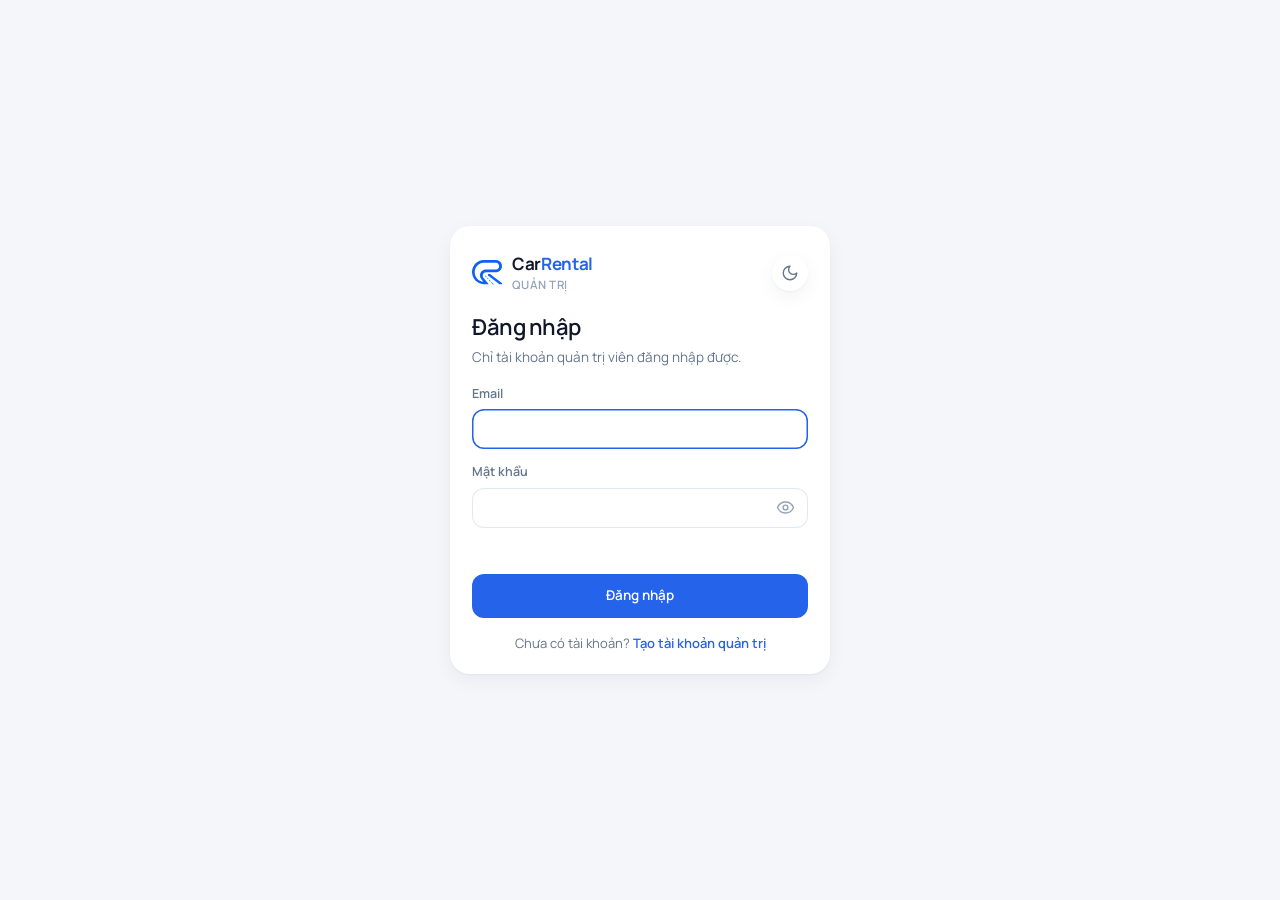
==== admin/index.html @ e1605d18 "Cập nhật trang web 03/10/2026 11:54" ====
<!doctype html>
<html lang="vi">
<head>
<meta name="robots" content="noindex">
<title>CarRental Quản trị</title>
<link rel="icon" href="../favicon.svg" type="image/svg+xml">
<meta charset="utf-8">
<meta name="viewport" content="width=device-width, initial-scale=1, viewport-fit=cover">
</head>
<body>
<title>CarRental Quản trị</title>
<script>/* Giao diện sáng/tối đã chọn (mặc định theo máy): áp trước khi vẽ để không nháy */try{var t=localStorage.getItem('cr-theme');if(t==='light'||t==='dark')document.documentElement.dataset.theme=t}catch(e){}</script>
<link rel="preconnect" href="https://fonts.googleapis.com">
<link rel="stylesheet" href="https://fonts.googleapis.com/css2?family=Manrope:wght@400;500;600;700;800&display=swap">
<style>
/* Bố cục: thanh điều hướng trái cố định + vùng nội dung; điện thoại: thanh điều hướng thành hàng cuộn ngang trên cùng.
   Màu và chữ lấy từ hệ thiết kế của app CarRental (Palette.swift / prototype styles.css). */
:root {
  --canvas: #F4F6FA; --surface: #FFFFFF; --surface-2: #EEF2F7; --surface-3: #E2E8F0;
  --ink: #0F172A; --ink-2: #64748B; --ink-3: #94A3B8; --line: #E6EBF2;
  --primary: #2563EB; --on-primary: #FFFFFF; --accent-2: #DBEAFE; --brand: #0F61F5;
  --s-avail: #16A34A; --s-rent: #2563EB; --s-maint: #D97706; --s-late: #DC2626; --s-done: #94A3B8;
  --c1: #3563E9; --c2: #D99A00; --c3: #8B5CF6; --c4: #0E9F9A; --c0: #CBD5E1;
  --shadow: 0 1px 2px rgba(15,23,42,.04), 0 6px 20px rgba(15,23,42,.05);
  --font: "Manrope", -apple-system, "Segoe UI", Roboto, "Helvetica Neue", Arial, sans-serif;
  --r: 16px;
}
@media (prefers-color-scheme: dark) { :root:not([data-theme="light"]) {
  --canvas: #0B1120; --surface: #111827; --surface-2: #1E293B; --surface-3: #334155;
  --ink: #F1F5F9; --ink-2: #94A3B8; --ink-3: #64748B; --line: #1E293B;
  --primary: #3B82F6; --accent-2: #1E3A8A;
  --s-avail: #22C55E; --s-rent: #60A5FA; --s-maint: #F59E0B; --s-late: #F87171; --s-done: #64748B;
  --c1: #5B82F0; --c2: #B5850F; --c3: #9277F2; --c4: #1FAAA4; --c0: #475569;
  --shadow: 0 1px 2px rgba(0,0,0,.3); color-scheme: dark;
} }
:root[data-theme="dark"] {
  --canvas: #0B1120; --surface: #111827; --surface-2: #1E293B; --surface-3: #334155;
  --ink: #F1F5F9; --ink-2: #94A3B8; --ink-3: #64748B; --line: #1E293B;
  --primary: #3B82F6; --accent-2: #1E3A8A;
  --s-avail: #22C55E; --s-rent: #60A5FA; --s-maint: #F59E0B; --s-late: #F87171; --s-done: #64748B;
  --c1: #5B82F0; --c2: #B5850F; --c3: #9277F2; --c4: #1FAAA4; --c0: #475569;
  --shadow: 0 1px 2px rgba(0,0,0,.3); color-scheme: dark;
}
* { box-sizing: border-box; }
html, body { height: 100%; }
body { margin: 0; background: var(--canvas); color: var(--ink); font-family: var(--font); font-size: 14px; line-height: 1.45; -webkit-font-smoothing: antialiased; }
button, input, select, textarea { font: inherit; color: inherit; }
button { background: none; border: 0; padding: 0; cursor: pointer; }
:focus-visible { outline: 2px solid var(--primary); outline-offset: 2px; border-radius: 8px; }
svg.i { width: 18px; height: 18px; fill: none; stroke: currentColor; stroke-width: 1.8; stroke-linecap: round; stroke-linejoin: round; flex: none; }
.num { font-variant-numeric: tabular-nums; }
.muted { color: var(--ink-2); }
.faint { color: var(--ink-3); }

/* ---------- khung ---------- */
.shell { display: grid; grid-template-columns: 236px minmax(0, 1fr); min-height: 100%; }
.side { position: sticky; top: env(safe-area-inset-top, 0px); height: 100vh; display: flex; flex-direction: column; gap: 4px; padding: 20px 14px; border-right: 1px solid var(--line); background: var(--surface); }
.brand { display: flex; align-items: center; gap: 10px; padding: 4px 8px 18px; }
.brand svg { width: 30px; height: auto; color: var(--brand); }
.brand b { font-size: 17px; font-weight: 700; letter-spacing: -.02em; }
.brand b span { color: var(--primary); }
.brand small { display: block; font-size: 11.5px; color: var(--ink-3); font-weight: 600; letter-spacing: .04em; text-transform: uppercase; margin-top: 1px; }
.nav { display: flex; flex-direction: column; gap: 2px; }
.nav a { display: flex; align-items: center; gap: 11px; height: 40px; padding: 0 12px; border-radius: 12px; color: var(--ink-2); text-decoration: none; font-weight: 600; font-size: 14px; white-space: nowrap; }
.nav a:hover { background: var(--surface-2); color: var(--ink); }
.nav a.on { background: var(--accent-2); color: var(--primary); }
.nav a .badge { margin-left: auto; min-width: 20px; height: 20px; padding: 0 6px; border-radius: 10px; background: var(--primary); color: var(--on-primary); font-size: 11.5px; display: grid; place-items: center; }
.side-foot { margin-top: auto; display: flex; align-items: center; gap: 10px; padding: 12px 8px 0; border-top: 1px solid var(--line); }
.av { width: 34px; height: 34px; border-radius: 50%; background: var(--surface-2); color: var(--ink); display: grid; place-items: center; font-weight: 700; font-size: 12.5px; flex: none; }
.side-foot b { display: block; font-size: 13px; }
.side-foot small { color: var(--ink-3); font-size: 12px; }
.main { min-width: 0; padding: 22px 28px 48px; }
.top { display: flex; align-items: center; gap: 14px; margin-bottom: 20px; flex-wrap: wrap; }
.top h1 { margin: 0; font-size: 24px; font-weight: 600; letter-spacing: -.02em; text-wrap: balance; }
.top .sub { color: var(--ink-2); font-size: 13px; margin-top: 2px; }
.top .grow { flex: 1; min-width: 180px; }
.search { display: flex; align-items: center; gap: 8px; height: 40px; padding: 0 12px; border-radius: 12px; background: var(--surface); box-shadow: inset 0 0 0 1px var(--line); width: min(320px, 100%); color: var(--ink-3); }
.search input { border: 0; outline: 0; background: none; flex: 1; min-width: 0; color: var(--ink); }
.sample { font-size: 12px; font-weight: 600; color: var(--ink-2); display: inline-flex; align-items: center; gap: 6px; }
.dot { width: 7px; height: 7px; border-radius: 50%; background: var(--ink-3); display: inline-block; flex: none; }
.dot.ok { background: var(--s-avail); } .dot.wait { background: var(--s-maint); } .dot.bad { background: var(--s-late); } .dot.info { background: var(--s-rent); }

/* ---------- khối ---------- */
.grid { display: grid; gap: 14px; }
.g4 { grid-template-columns: repeat(4, minmax(0, 1fr)); }
.g2 { grid-template-columns: minmax(0, 1.6fr) minmax(0, 1fr); }
.g2e { grid-template-columns: repeat(2, minmax(0, 1fr)); }
.card { background: var(--surface); border-radius: var(--r); box-shadow: var(--shadow); padding: 18px; min-width: 0; }
.card h2 { margin: 0; font-size: 16px; font-weight: 600; letter-spacing: -.01em; }
.card-head { display: flex; align-items: baseline; justify-content: space-between; gap: 10px; margin-bottom: 14px; flex-wrap: wrap; }
.card-head .muted { font-size: 12.5px; }
.stat .lbl { font-size: 12.5px; color: var(--ink-2); font-weight: 500; }
.stat .val { font-size: 26px; font-weight: 700; letter-spacing: -.02em; margin-top: 4px; }
.stat .val small { font-size: 14px; color: var(--ink-3); font-weight: 600; margin-left: 2px; }
.stat .note { display: flex; align-items: center; gap: 6px; font-size: 12.5px; color: var(--ink-2); margin-top: 6px; }
.up { color: var(--s-avail); font-weight: 600; }
.section-gap { margin-top: 14px; }
.chips { display: flex; gap: 8px; flex-wrap: wrap; }
.chip { height: 34px; padding: 0 14px; border-radius: 999px; background: var(--surface); box-shadow: inset 0 0 0 1px var(--line); font-weight: 600; font-size: 13px; color: var(--ink-2); display: inline-flex; align-items: center; gap: 6px; }
.chip .n { color: var(--ink-3); font-weight: 500; }
.chip.on { background: var(--primary); color: var(--on-primary); box-shadow: none; }
.chip.on .n { color: color-mix(in srgb, var(--on-primary) 65%, transparent); }
.toolbar { display: flex; align-items: center; gap: 10px; flex-wrap: wrap; margin-bottom: 12px; }
.toolbar .grow { flex: 1; }

/* ---------- bảng ---------- */
.table-wrap { overflow-x: auto; border-radius: var(--r); background: var(--surface); box-shadow: var(--shadow); }
table { width: 100%; border-collapse: collapse; min-width: 760px; }
th { text-align: left; font-size: 11.5px; text-transform: uppercase; letter-spacing: .05em; color: var(--ink-3); font-weight: 600; padding: 12px 16px; border-bottom: 1px solid var(--line); white-space: nowrap; }
td { padding: 12px 16px; border-bottom: 1px solid var(--line); vertical-align: middle; white-space: nowrap; }
td.wrap { white-space: normal; min-width: 200px; }
tr:last-child td { border-bottom: 0; }
tbody tr.click { cursor: pointer; }
tbody tr.click:hover { background: color-mix(in srgb, var(--surface-2) 60%, transparent); }
td .t { font-weight: 600; }
td .s { font-size: 12.5px; color: var(--ink-2); }
.r { text-align: right; }
.st { display: inline-flex; align-items: center; gap: 7px; font-size: 13px; color: var(--ink-2); font-weight: 500; white-space: nowrap; }
.bar-mini { width: 70px; height: 5px; border-radius: 3px; background: var(--surface-2); overflow: hidden; display: inline-block; vertical-align: middle; margin-left: 8px; }
.bar-mini i { display: block; height: 100%; background: var(--primary); border-radius: 3px; }
.bar-mini.over i { background: var(--s-late); }
.empty { padding: 36px 16px; text-align: center; color: var(--ink-2); }

/* ---------- biểu đồ ---------- */
.chart { position: relative; }
.chart svg { display: block; width: 100%; overflow: visible; }
.chart .tick { font-size: 11px; fill: var(--ink-3); font-family: var(--font); }
.chart .lab { font-size: 11.5px; fill: var(--ink-2); font-weight: 600; font-family: var(--font); }
.chart .grid-l { stroke: var(--line); stroke-width: 1; }
.chart .col { fill: var(--c1); transition: opacity .15s; }
.chart .col.dim { opacity: .35; }
.chart .hit { fill: transparent; }
.tip { position: absolute; pointer-events: none; background: var(--ink); color: var(--surface); font-size: 12px; font-weight: 600; padding: 6px 9px; border-radius: 8px; white-space: nowrap; transform: translate(-50%, -100%); margin-top: -8px; }
.tip small { display: block; font-weight: 500; opacity: .75; }
.stack { display: flex; gap: 2px; height: 14px; border-radius: 7px; overflow: hidden; }
.stack i { display: block; height: 100%; }
.legend { display: grid; gap: 8px; margin-top: 14px; }
.legend div { display: flex; align-items: center; gap: 9px; font-size: 13px; }
.legend .sw { width: 10px; height: 10px; border-radius: 3px; flex: none; }
.legend .v { margin-left: auto; font-weight: 600; }
.legend .p { width: 42px; text-align: right; color: var(--ink-3); font-size: 12.5px; }

/* ---------- danh sách nhỏ ---------- */
.rows { display: grid; }
.row { display: flex; align-items: center; gap: 12px; padding: 11px 0; border-top: 1px solid var(--line); }
.row:first-child { border-top: 0; padding-top: 0; }
.row .grow { flex: 1; min-width: 0; }
.row .t { font-weight: 600; font-size: 13.5px; }
.row .s { font-size: 12.5px; color: var(--ink-2); }
.ellip { overflow: hidden; text-overflow: ellipsis; white-space: nowrap; }
.link { color: var(--primary); font-weight: 600; font-size: 13px; }

/* ---------- nút, ô nhập ---------- */
.btn { height: 38px; padding: 0 16px; border-radius: 12px; font-weight: 600; font-size: 13.5px; display: inline-flex; align-items: center; justify-content: center; gap: 7px; white-space: nowrap; }
.btn.primary { background: var(--primary); color: var(--on-primary); }
.btn.line { box-shadow: inset 0 0 0 1px var(--surface-3); background: var(--surface); }
.btn.danger { color: var(--s-late); box-shadow: inset 0 0 0 1px color-mix(in srgb, var(--s-late) 35%, transparent); background: var(--surface); }
.btn.danger.arm { background: var(--s-late); color: #fff; box-shadow: none; }
.btn:disabled { opacity: .45; cursor: default; }
.btn.sm { height: 32px; padding: 0 12px; font-size: 12.5px; border-radius: 10px; }
.field { display: grid; gap: 6px; }
.field label { font-size: 12.5px; color: var(--ink-2); font-weight: 600; }
.input { height: 40px; border-radius: 12px; border: 0; box-shadow: inset 0 0 0 1px var(--surface-3); background: var(--surface); padding: 0 12px; outline: none; width: 100%; min-width: 0; }
textarea.input { height: auto; min-height: 90px; padding: 10px 12px; resize: vertical; line-height: 1.5; }
.input:focus { box-shadow: inset 0 0 0 1.5px var(--primary); }
.input.money { text-align: right; font-variant-numeric: tabular-nums; font-weight: 600; }
.form { display: grid; gap: 14px; }
.cb { width: 18px; height: 18px; accent-color: var(--primary); }

/* ---------- ngăn chi tiết chủ xe ---------- */
.scrim { position: fixed; inset: 0; background: rgba(8,10,9,.36); z-index: 40; }
.drawer { position: fixed; top: 0; right: 0; bottom: 0; width: min(460px, 100%); background: var(--canvas); z-index: 41; overflow-y: auto; padding: calc(env(safe-area-inset-top, 0px) + 18px) 20px calc(env(safe-area-inset-bottom, 0px) + 28px); box-shadow: -12px 0 40px rgba(15,23,42,.18); animation: slidein .28s cubic-bezier(.2,.85,.25,1); }
@keyframes slidein { from { transform: translateX(40px); opacity: 0; } }
.dr-top { display: flex; align-items: center; gap: 12px; margin-bottom: 16px; }
.dr-top .av { width: 46px; height: 46px; font-size: 15px; background: var(--surface); box-shadow: var(--shadow); }
.dr-top h2 { margin: 0; font-size: 18px; font-weight: 700; letter-spacing: -.01em; }
.icon-btn { width: 36px; height: 36px; border-radius: 50%; display: grid; place-items: center; background: var(--surface); box-shadow: var(--shadow); flex: none; }
.dr h3 { margin: 20px 0 8px; font-size: 13px; font-weight: 600; color: var(--ink-2); }
.kv { display: flex; justify-content: space-between; gap: 12px; padding: 7px 0; font-size: 13.5px; }
.kv span:first-child { color: var(--ink-2); }
.kv span:last-child { font-weight: 600; text-align: right; font-variant-numeric: tabular-nums; }
.kv .st { font-weight: 500; }
.ticket { background: var(--surface); border-radius: var(--r); box-shadow: var(--shadow); }
.tk-sec { padding: 10px 16px; }
.tk-cut { position: relative; height: 0; margin: 4px 16px; border-top: 1.5px dashed color-mix(in srgb, var(--ink-3) 55%, transparent); }
.tk-cut::before, .tk-cut::after { content: ""; position: absolute; top: -12px; width: 22px; height: 22px; border-radius: 50%; background: var(--canvas); }
.tk-cut::before { left: -28px; } .tk-cut::after { right: -28px; }
.acts { display: flex; flex-wrap: wrap; gap: 8px; }
.note-privacy { font-size: 12px; color: var(--ink-3); margin-top: 18px; line-height: 1.5; }

/* ---------- hỗ trợ ---------- */
.inbox { display: grid; grid-template-columns: minmax(0, 340px) minmax(0, 1fr); gap: 14px; align-items: start; }
.tk-list { padding: 6px; }
.tk-item { display: block; width: 100%; text-align: left; padding: 12px; border-radius: 12px; }
.tk-item + .tk-item { margin-top: 2px; }
.tk-item.on { background: var(--surface-2); }
.tk-item .t { font-weight: 600; font-size: 13.5px; }
.tk-item .s { font-size: 12.5px; color: var(--ink-2); margin-top: 2px; }
.tk-item .meta { display: flex; justify-content: space-between; gap: 8px; margin-top: 6px; font-size: 12px; color: var(--ink-3); }
.msg { max-width: 82%; padding: 10px 12px; border-radius: 14px; font-size: 13.5px; line-height: 1.5; background: var(--surface-2); }
.msg.me { margin-left: auto; background: var(--accent-2); }
.msg small { display: block; font-size: 11.5px; color: var(--ink-3); margin-top: 4px; }
.thread { display: grid; gap: 10px; margin: 14px 0; }

/* ---------- thông báo ---------- */
.push-pv { border-radius: 18px; padding: 12px 14px; background: color-mix(in srgb, var(--surface-2) 80%, transparent); display: flex; gap: 10px; }
.push-pv .ic { width: 38px; height: 38px; border-radius: 9px; background: var(--brand); display: grid; place-items: center; flex: none; }
.push-pv .ic svg { width: 24px; color: #fff; }
.push-pv b { font-size: 13.5px; }
.push-pv p { margin: 2px 0 0; font-size: 13px; color: var(--ink-2); }

/* ---------- hệ thống ---------- */
.feats { list-style: none; margin: 14px 0 0; padding: 12px 0 0; border-top: 1px solid var(--line); display: grid; gap: 7px; font-size: 13px; color: var(--ink-2); }
.feats li { display: flex; gap: 8px; align-items: flex-start; }
.feats svg { width: 16px; height: 16px; color: var(--ink-3); margin-top: 1px; }
.meter { height: 8px; border-radius: 4px; background: var(--surface-2); overflow: hidden; margin-top: 10px; }
.meter i { display: block; height: 100%; background: var(--primary); border-radius: 4px; }

.toast { position: fixed; left: 50%; bottom: calc(env(safe-area-inset-bottom, 0px) + 24px); transform: translate(-50%, 20px); opacity: 0; background: var(--ink); color: var(--surface); padding: 10px 16px; border-radius: 999px; font-weight: 600; font-size: 13.5px; display: flex; align-items: center; gap: 8px; z-index: 60; transition: .25s; max-width: calc(100% - 32px); pointer-events: none; }
.toast.show { opacity: 1; transform: translate(-50%, 0); }

@media (max-width: 1100px) { .g4 { grid-template-columns: repeat(2, minmax(0, 1fr)); } .g2 { grid-template-columns: minmax(0, 1fr); } }
@media (max-width: 760px) {
  .shell { grid-template-columns: minmax(0, 1fr); }
  .side { position: sticky; top: env(safe-area-inset-top, 0px); z-index: 20; height: auto; flex-direction: row; align-items: center; padding: 10px 16px; border-right: 0; border-bottom: 1px solid var(--line); overflow-x: auto; gap: 10px; }
  .brand { padding: 0 8px 0 0; } .brand small { display: none; } .brand b { display: none; }
  .nav { flex-direction: row; } .nav a { height: 36px; padding: 0 12px; }
  .nav a svg { display: none; }
  .side-foot { display: none; }
  .main { padding: 18px 16px 40px; }
  .g2e, .inbox { grid-template-columns: minmax(0, 1fr); }
  .stat .val { font-size: 22px; }
  .top h1 { font-size: 21px; }
}
@media (prefers-reduced-motion: reduce) { * { animation: none !important; transition: none !important; } }

/* ---------- nút sáng/tối ---------- */
.theme-btn { width: 36px; height: 36px; border-radius: 50%; display: grid; place-items: center; background: var(--surface); box-shadow: var(--shadow); color: var(--ink-2); flex: none; cursor: pointer; }
.theme-btn:hover { color: var(--ink); }
.theme-btn svg { width: 18px; height: 18px; color: inherit; fill: none; stroke: currentColor; stroke-width: 1.8; stroke-linecap: round; stroke-linejoin: round; }

/* ---------- đăng nhập ---------- */
.pw { position: relative; }
.pw .input { padding-right: 46px; }
.pw-eye { position: absolute; right: 4px; top: 50%; transform: translateY(-50%); width: 38px; height: 38px; border-radius: 10px; display: grid; place-items: center; color: var(--ink-3); background: none; border: 0; cursor: pointer; }
.pw-eye:hover { color: var(--ink-2); }
.pw-eye svg { width: 19px; height: 19px; fill: none; stroke: currentColor; stroke-width: 1.8; stroke-linecap: round; stroke-linejoin: round; }

[hidden] { display: none !important; }
.login { position: fixed; inset: 0; display: grid; place-items: center; padding: 24px 16px; background: var(--canvas); overflow-y: auto; }
.login-card { width: min(380px, 100%); background: var(--surface); border-radius: 20px; box-shadow: var(--shadow); padding: 26px 22px 22px; }
.login-card h1 { margin: 0; font-size: 22px; font-weight: 600; letter-spacing: -.02em; }
.login-err { color: var(--s-late); font-size: 13px; min-height: 18px; }
.login-alt { margin: 16px 0 0; font-size: 13px; color: var(--ink-2); text-align: center; }
.login-alt .link { font-size: 13px; }
button.sample { cursor: pointer; height: 34px; padding: 0 10px; border-radius: 10px; }
button.sample:hover { background: var(--surface-2); }
button.sample svg { width: 14px; height: 14px; }
.side-foot .icon-btn { width: 32px; height: 32px; color: var(--ink-2); }
</style>

<div class="login" id="login" hidden>
  <div class="login-card">
    <div class="brand" style="padding:0 0 18px"><svg viewBox="21.077 10.416 193.176 157.869"  aria-hidden="true"> <path class="mk-band" d="M196.019 50.456C195.735 61.77 186.627 70.894 175.313 71.177L175.172 71.177C175.03 71.193 174.904 71.193 174.762 71.193C174.573 71.193 174.399 71.193 174.21 71.177L110.439 71.177C106.956 71.177 103.521 71.65 100.322 72.564C98.62 73.021 96.982 73.604 95.406 74.313C95.39 74.313 95.374 74.329 95.359 74.329C91.608 75.952 88.189 78.19 85.195 80.9C85.179 80.9 85.163 80.916 85.148 80.931C82.422 83.405 80.058 86.258 78.12 89.409C78.104 89.409 78.104 89.425 78.104 89.425C75.961 92.923 74.369 96.815 73.44 100.944L73.44 100.975C73.408 100.991 73.408 101.007 73.424 101.038C72.778 103.812 72.447 106.695 72.447 109.658C72.447 118.419 75.331 126.487 80.2 132.963L82.106 135.327C82.138 135.343 82.169 135.374 82.185 135.406L94.46 150.47C63.197 148.28 38.52 121.87 38.52 89.63C38.52 87.172 38.662 84.745 38.946 82.365C39.387 78.521 40.191 74.77 41.31 71.177C48.716 47.525 69.957 30.097 95.406 28.742L98.636 28.647L174.21 28.647C174.399 28.631 174.573 28.631 174.762 28.631C174.951 28.631 175.124 28.631 175.313 28.647C186.627 28.931 195.751 38.055 196.019 49.369C196.035 49.542 196.035 49.731 196.035 49.904C196.035 50.093 196.035 50.267 196.019 50.456M208.026 28.647C204.954 23.81 200.857 19.713 196.019 16.64C189.889 12.685 182.593 10.416 174.762 10.416L99.077 10.416C97.848 10.416 96.619 10.447 95.406 10.494C77.757 11.314 61.653 17.995 48.968 28.647C36.125 39.41 26.812 54.254 22.999 71.177C21.738 76.724 21.077 82.491 21.077 88.416C21.077 130.269 54.042 164.416 95.406 166.338C96.619 166.386 97.848 166.417 99.077 166.417L107.461 166.417L123.616 166.417C124.571 166.417 125.346 165.643 125.346 164.688L125.346 162.703C125.346 162.008 125.098 161.337 124.647 160.809L123.502 159.468L114.158 148.548L113.701 147.996L113.685 147.996L97.092 128.583C97.076 128.567 97.045 128.536 97.045 128.52C96.446 127.968 95.91 127.37 95.406 126.723C95.122 126.377 94.854 126.03 94.586 125.668C94.586 125.652 94.571 125.652 94.571 125.636C91.86 121.87 90.285 117.237 90.285 112.242C90.285 108.129 91.356 104.269 93.247 100.944C93.877 99.825 94.586 98.769 95.406 97.776C96.966 95.822 98.841 94.152 100.953 92.828C104.404 90.654 108.453 89.409 112.802 89.409L174.762 89.409C175.534 89.409 176.306 89.393 177.078 89.346C184.027 88.936 190.504 86.73 196.019 83.185C200.857 80.112 204.954 75.999 208.026 71.177C211.982 65.032 214.251 57.736 214.251 49.904C214.251 42.073 211.982 34.777 208.026 28.647" fill="currentColor"/> <path class="mk-leg" d="M214.253 159.958L214.253 164.91C214.253 165.743 213.578 166.419 212.745 166.419L199.057 166.419C198.437 166.419 197.834 166.216 197.339 165.841L196.021 164.843L159.794 137.393L151.6 131.2L146.116 127.04L144.761 126.016L134.519 118.263L125.348 111.314L124.422 110.61C123.844 110.17 123.504 109.485 123.504 108.758L123.504 102.395C123.504 101.594 124.153 100.945 124.953 100.945L136.786 100.945C137.482 100.945 138.16 101.173 138.715 101.594L148.338 108.887L151.6 111.361L154.074 113.236L168.445 124.125L196.021 145.004L213.336 158.113C213.914 158.551 214.253 159.233 214.253 159.958" fill="currentColor"/> <path class="mk-lane" style="--d:0" d="M107.016 110.927L114.647 118.946C114.908 119.221 114.899 119.654 114.627 119.918L113.164 121.334C112.887 121.603 112.444 121.592 112.18 121.31L104.446 113.051C104.165 112.751 104.207 112.274 104.535 112.028L106.102 110.851C106.382 110.641 106.775 110.673 107.016 110.927" fill="currentColor"/><path class="mk-lane" style="--d:1" d="M120.043 124.62L126.852 131.796C127.112 132.07 127.103 132.503 126.831 132.766L125.285 134.263C125.008 134.531 124.566 134.52 124.302 134.239L117.538 127.02C117.281 126.745 117.291 126.314 117.562 126.052L119.063 124.599C119.338 124.332 119.779 124.342 120.043 124.62" fill="currentColor"/><path class="mk-lane" style="--d:2" d="M132.797 138.037L140.018 145.631C140.279 145.905 140.27 146.339 139.998 146.602L138.341 148.206C138.064 148.474 137.621 148.463 137.358 148.182L130.191 140.536C129.933 140.261 129.943 139.831 130.214 139.569L131.817 138.017C132.093 137.75 132.533 137.759 132.797 138.037" fill="currentColor"/><path class="mk-lane" style="--d:3" d="M159.938 168.285L156.425 168.228C156.238 168.225 156.061 168.146 155.933 168.01L145.291 156.643C145.034 156.369 145.044 155.938 145.315 155.676L147.03 154.016C147.305 153.749 147.745 153.758 148.01 154.036L160.449 167.12C160.87 167.563 160.549 168.295 159.938 168.285" fill="currentColor"/> </svg><div style="flex:1"><b>Car<span>Rental</span></b><small>Quản trị</small></div><button class="theme-btn" type="button" data-act="theme"></button></div>
    <div id="auth-body"></div>
  </div>
</div>

<div class="shell" id="shell" hidden>
  <aside class="side">
    <div class="brand"><svg viewBox="21.077 10.416 193.176 157.869"  aria-hidden="true"> <path class="mk-band" d="M196.019 50.456C195.735 61.77 186.627 70.894 175.313 71.177L175.172 71.177C175.03 71.193 174.904 71.193 174.762 71.193C174.573 71.193 174.399 71.193 174.21 71.177L110.439 71.177C106.956 71.177 103.521 71.65 100.322 72.564C98.62 73.021 96.982 73.604 95.406 74.313C95.39 74.313 95.374 74.329 95.359 74.329C91.608 75.952 88.189 78.19 85.195 80.9C85.179 80.9 85.163 80.916 85.148 80.931C82.422 83.405 80.058 86.258 78.12 89.409C78.104 89.409 78.104 89.425 78.104 89.425C75.961 92.923 74.369 96.815 73.44 100.944L73.44 100.975C73.408 100.991 73.408 101.007 73.424 101.038C72.778 103.812 72.447 106.695 72.447 109.658C72.447 118.419 75.331 126.487 80.2 132.963L82.106 135.327C82.138 135.343 82.169 135.374 82.185 135.406L94.46 150.47C63.197 148.28 38.52 121.87 38.52 89.63C38.52 87.172 38.662 84.745 38.946 82.365C39.387 78.521 40.191 74.77 41.31 71.177C48.716 47.525 69.957 30.097 95.406 28.742L98.636 28.647L174.21 28.647C174.399 28.631 174.573 28.631 174.762 28.631C174.951 28.631 175.124 28.631 175.313 28.647C186.627 28.931 195.751 38.055 196.019 49.369C196.035 49.542 196.035 49.731 196.035 49.904C196.035 50.093 196.035 50.267 196.019 50.456M208.026 28.647C204.954 23.81 200.857 19.713 196.019 16.64C189.889 12.685 182.593 10.416 174.762 10.416L99.077 10.416C97.848 10.416 96.619 10.447 95.406 10.494C77.757 11.314 61.653 17.995 48.968 28.647C36.125 39.41 26.812 54.254 22.999 71.177C21.738 76.724 21.077 82.491 21.077 88.416C21.077 130.269 54.042 164.416 95.406 166.338C96.619 166.386 97.848 166.417 99.077 166.417L107.461 166.417L123.616 166.417C124.571 166.417 125.346 165.643 125.346 164.688L125.346 162.703C125.346 162.008 125.098 161.337 124.647 160.809L123.502 159.468L114.158 148.548L113.701 147.996L113.685 147.996L97.092 128.583C97.076 128.567 97.045 128.536 97.045 128.52C96.446 127.968 95.91 127.37 95.406 126.723C95.122 126.377 94.854 126.03 94.586 125.668C94.586 125.652 94.571 125.652 94.571 125.636C91.86 121.87 90.285 117.237 90.285 112.242C90.285 108.129 91.356 104.269 93.247 100.944C93.877 99.825 94.586 98.769 95.406 97.776C96.966 95.822 98.841 94.152 100.953 92.828C104.404 90.654 108.453 89.409 112.802 89.409L174.762 89.409C175.534 89.409 176.306 89.393 177.078 89.346C184.027 88.936 190.504 86.73 196.019 83.185C200.857 80.112 204.954 75.999 208.026 71.177C211.982 65.032 214.251 57.736 214.251 49.904C214.251 42.073 211.982 34.777 208.026 28.647" fill="currentColor"/> <path class="mk-leg" d="M214.253 159.958L214.253 164.91C214.253 165.743 213.578 166.419 212.745 166.419L199.057 166.419C198.437 166.419 197.834 166.216 197.339 165.841L196.021 164.843L159.794 137.393L151.6 131.2L146.116 127.04L144.761 126.016L134.519 118.263L125.348 111.314L124.422 110.61C123.844 110.17 123.504 109.485 123.504 108.758L123.504 102.395C123.504 101.594 124.153 100.945 124.953 100.945L136.786 100.945C137.482 100.945 138.16 101.173 138.715 101.594L148.338 108.887L151.6 111.361L154.074 113.236L168.445 124.125L196.021 145.004L213.336 158.113C213.914 158.551 214.253 159.233 214.253 159.958" fill="currentColor"/> <path class="mk-lane" style="--d:0" d="M107.016 110.927L114.647 118.946C114.908 119.221 114.899 119.654 114.627 119.918L113.164 121.334C112.887 121.603 112.444 121.592 112.18 121.31L104.446 113.051C104.165 112.751 104.207 112.274 104.535 112.028L106.102 110.851C106.382 110.641 106.775 110.673 107.016 110.927" fill="currentColor"/><path class="mk-lane" style="--d:1" d="M120.043 124.62L126.852 131.796C127.112 132.07 127.103 132.503 126.831 132.766L125.285 134.263C125.008 134.531 124.566 134.52 124.302 134.239L117.538 127.02C117.281 126.745 117.291 126.314 117.562 126.052L119.063 124.599C119.338 124.332 119.779 124.342 120.043 124.62" fill="currentColor"/><path class="mk-lane" style="--d:2" d="M132.797 138.037L140.018 145.631C140.279 145.905 140.27 146.339 139.998 146.602L138.341 148.206C138.064 148.474 137.621 148.463 137.358 148.182L130.191 140.536C129.933 140.261 129.943 139.831 130.214 139.569L131.817 138.017C132.093 137.75 132.533 137.759 132.797 138.037" fill="currentColor"/><path class="mk-lane" style="--d:3" d="M159.938 168.285L156.425 168.228C156.238 168.225 156.061 168.146 155.933 168.01L145.291 156.643C145.034 156.369 145.044 155.938 145.315 155.676L147.03 154.016C147.305 153.749 147.745 153.758 148.01 154.036L160.449 167.12C160.87 167.563 160.549 168.295 159.938 168.285" fill="currentColor"/> </svg><div><b>Car<span>Rental</span></b><small>Quản trị</small></div></div>
    <nav class="nav" id="nav"></nav>
    <div class="side-foot"><span class="av">QT</span><div style="min-width:0;flex:1"><b>Quản trị viên</b><small class="ellip" style="display:block" id="me-email"></small></div>
      <button class="icon-btn" data-act="logout" aria-label="Đăng xuất" title="Đăng xuất" style="box-shadow:none"></button></div>
  </aside>
  <main class="main">
    <header class="top">
      <div class="grow"><h1 id="title"></h1><div class="sub" id="subtitle"></div></div>
      <label class="search" for="q"><svg class="i" viewBox="0 0 24 24" data-i="search"></svg><input id="q" type="search" placeholder="Tìm chủ xe, email, số điện thoại" autocomplete="off"></label>
      <button class="sample" data-act="reload" id="data-state" title="Tải lại"></button>
      <button class="theme-btn" type="button" data-act="theme"></button>
    </header>
    <div id="page"></div>
  </main>
</div>
<div id="drawer-layer"></div>
<div class="toast" id="toast" role="status" aria-live="polite"></div>

<script>
/* ============ Kết nối máy chủ ============
   Đăng nhập Supabase Auth (email + mật khẩu), đọc và ghi qua các hàm admin_* (supabase/migrations/…_admin_live.sql):
   hàm nào cũng tự kiểm tài khoản có trong bảng admins. Khoá công khai (publishable) được phép nằm ở đây như trong app.
   Bản xem thử (dữ liệu mẫu, không cần đăng nhập): thêm #demo vào địa chỉ, hoặc bản đăng claude.ai (DEMO_DEFAULT). */
const SB_URL = 'https://epiapzuitzwkexndmvbp.supabase.co';
const SB_KEY = 'sb_publishable_BATsaw6NBY3k6zo9tO2pNw_uOJ0Z9gB';
const DEMO = false || /(^|[#&?])demo\b/.test(location.hash + location.search);
const ICONS = {"home":"<path d=\"M15 21v-8a1 1 0 0 0-1-1h-4a1 1 0 0 0-1 1v8\"/><path d=\"M3 10a2 2 0 0 1 .709-1.528l7-5.999a2 2 0 0 1 2.582 0l7 5.999A2 2 0 0 1 21 10v9a2 2 0 0 1-2 2H5a2 2 0 0 1-2-2z\"/>","users":"<path d=\"M16 21v-2a4 4 0 0 0-4-4H6a4 4 0 0 0-4 4v2\"/><circle cx=\"9\" cy=\"7\" r=\"4\"/><path d=\"M22 21v-2a4 4 0 0 0-3-3.87\"/><path d=\"M16 3.13a4 4 0 0 1 0 7.75\"/>","star":"<path d=\"M11.525 2.295a.53.53 0 0 1 .95 0l2.31 4.679a2.123 2.123 0 0 0 1.595 1.16l5.166.756a.53.53 0 0 1 .294.904l-3.736 3.638a2.123 2.123 0 0 0-.611 1.878l.882 5.14a.53.53 0 0 1-.771.56l-4.618-2.428a2.122 2.122 0 0 0-1.973 0L6.396 21.01a.53.53 0 0 1-.77-.56l.881-5.139a2.122 2.122 0 0 0-.611-1.879L2.16 9.795a.53.53 0 0 1 .294-.906l5.165-.755a2.122 2.122 0 0 0 1.597-1.16z\"/>","receipt":"<path d=\"M4 2v20l2-1 2 1 2-1 2 1 2-1 2 1 2-1 2 1V2l-2 1-2-1-2 1-2-1-2 1-2-1-2 1Z\"/><path d=\"M16 8h-6a2 2 0 1 0 0 4h4a2 2 0 1 1 0 4H8\"/><path d=\"M12 17.5v-11\"/>","msg":"<path d=\"M7.9 20A9 9 0 1 0 4 16.1L2 22Z\"/>","bellring":"<path d=\"M6 8a6 6 0 0 1 12 0c0 7 3 9 3 9H3s3-2 3-9\"/><path d=\"M10.3 21a1.94 1.94 0 0 0 3.4 0\"/><path d=\"M4 2C2.8 3.7 2 5.7 2 8\"/><path d=\"M22 8c0-2.3-.8-4.3-2-6\"/>","signal":"<path d=\"M2 20h.01\"/><path d=\"M7 20v-4\"/><path d=\"M12 20v-8\"/><path d=\"M17 20V8\"/><path d=\"M22 4v16\"/>","search":"<circle cx=\"11\" cy=\"11\" r=\"8\"/><path d=\"m21 21-4.3-4.3\"/>","right":"<path d=\"m9 18 6-6-6-6\"/>","x":"<path d=\"M18 6 6 18\"/><path d=\"m6 6 12 12\"/>","checkc":"<circle cx=\"12\" cy=\"12\" r=\"10\"/><path d=\"m9 12 2 2 4-4\"/>","logout":"<path d=\"M9 21H5a2 2 0 0 1-2-2V5a2 2 0 0 1 2-2h4\"/><polyline points=\"16 17 21 12 16 7\"/><line x1=\"21\" x2=\"9\" y1=\"12\" y2=\"12\"/>","lock":"<rect width=\"18\" height=\"11\" x=\"3\" y=\"11\" rx=\"2\" ry=\"2\"/><path d=\"M7 11V7a5 5 0 0 1 10 0v4\"/>","reset":"<path d=\"M3 12a9 9 0 1 0 9-9 9.75 9.75 0 0 0-6.74 2.74L3 8\"/><path d=\"M3 3v5h5\"/>","undo":"<path d=\"M9 14 4 9l5-5\"/><path d=\"M4 9h10.5a5.5 5.5 0 0 1 5.5 5.5a5.5 5.5 0 0 1-5.5 5.5H11\"/>","mail":"<rect width=\"20\" height=\"16\" x=\"2\" y=\"4\" rx=\"2\"/><path d=\"m22 7-8.97 5.7a1.94 1.94 0 0 1-2.06 0L2 7\"/>","userplus":"<path d=\"M16 21v-2a4 4 0 0 0-4-4H6a4 4 0 0 0-4 4v2\"/><circle cx=\"9\" cy=\"7\" r=\"4\"/><line x1=\"19\" x2=\"19\" y1=\"8\" y2=\"14\"/><line x1=\"22\" x2=\"16\" y1=\"11\" y2=\"11\"/>"};
const ic = (n, cls = '') => `<svg class="i ${cls}" viewBox="0 0 24 24" aria-hidden="true">${ICONS[n] || ''}</svg>`;
const $ = (s, r = document) => r.querySelector(s);
const $$ = (s, r = document) => [...r.querySelectorAll(s)];
const esc = s => String(s ?? '').replace(/[&<>"]/g, c => ({ '&': '&amp;', '<': '&lt;', '>': '&gt;', '"': '&quot;' }[c]));
const money = n => String(Math.round(n || 0)).replace(/\B(?=(\d{3})+(?!\d))/g, '.') + 'đ';
const moneyShort = n => n >= 1e6 ? (Math.round(n / 1e5) / 10).toString().replace('.', ',') + 'tr' : n >= 1000 ? Math.round(n / 1000) + 'k' : Math.round(n || 0) + 'đ';
const big = s => s.replace(/(tr|k|đ)$/, '<small>$1</small>');
const pad2 = n => String(n).padStart(2, '0');
const D = s => s instanceof Date ? s : s ? new Date(s) : null;
const fDate = d => (d = D(d)) ? `${pad2(d.getDate())}/${pad2(d.getMonth() + 1)}` : '';
const fDateY = d => (d = D(d)) ? `${fDate(d)}/${d.getFullYear()}` : '';
const fTime = d => (d = D(d)) ? `${pad2(d.getHours())}:${pad2(d.getMinutes())}` : '';
const DAY = 864e5;
const ago = d => { d = D(d); if (!d) return 'Chưa mở app'; const m = Math.round((Date.now() - d) / 6e4); if (m < 60) return `${Math.max(1, m)} phút trước`; const h = Math.round(m / 60); if (h < 24) return `${h} giờ trước`; const dd = Math.round(h / 24); return dd < 31 ? `${dd} ngày trước` : fDateY(d); };
const daysLeft = d => Math.max(0, Math.ceil((D(d) - Date.now()) / DAY));
const initials = n => (n || '?').trim().split(/\s+/).slice(-2).map(w => w[0]).join('').toUpperCase();
const noAccent = s => String(s || '').normalize('NFD').replace(/[̀-ͯ]/g, '').replace(/đ/g, 'd').replace(/Đ/g, 'D');
const bytes = n => n >= 1073741824 ? (n / 1073741824).toFixed(2).replace('.', ',') + ' GB' : n >= 1048576 ? (n / 1048576).toFixed(1).replace('.', ',') + ' MB' : Math.round((n || 0) / 1024) + ' KB';

/* ============ Gói (khớp app: CarRentalCore/Plans.swift; giá bán lấy từ máy chủ) ============ */
const PLANS = [
  { id: 'free', name: 'Miễn phí', cars: 2, color: 'var(--c0)', feats: ['Quản lý lịch thuê và kiểm tra xe trống', 'Thiết lập giá ngày thường và cuối tuần', 'Tạo hợp đồng với thông tin xe và chuyến thuê', 'Thông tin khách trên hợp đồng được để trống để điền tay', 'Gọi điện trực tiếp cho khách', 'Chụp tối đa 3 ảnh khi giao xe và 3 ảnh khi nhận xe', 'Hình ảnh được lưu trực tiếp trên thiết bị'] },
  { id: 'basic', name: 'Cơ bản', cars: 5, color: 'var(--c1)', feats: ['Quản lý và lưu trữ hồ sơ khách thuê', 'Chụp CCCD, GPLX và tự động điền thông tin', 'Tạo hợp đồng đầy đủ, ký trực tiếp trên thiết bị', 'Gửi hợp đồng, báo giá và mã thanh toán cho khách', 'Liên hệ nhanh qua điện thoại hoặc Zalo', 'Chụp ảnh, quay video và đánh dấu hư hỏng khi giao nhận xe', 'Đồng bộ hình ảnh và dữ liệu lên hệ thống', 'Thiết lập giá ngày thường, cuối tuần và lễ Tết', 'Tạo chương trình và mã giảm giá', 'Theo dõi các khoản thu, chi', 'Sử dụng đầy đủ mọi tính năng của ứng dụng'] },
  { id: 'pro', name: 'Nâng cao', cars: 10, color: 'var(--c3)', feats: ['Bao gồm toàn bộ tính năng của gói Cơ bản', 'Quản lý tối đa 10 xe', 'Phù hợp với đội xe có nhu cầu vận hành thường xuyên'] },
  { id: 'fleet', name: 'Cao cấp', cars: 0, color: 'var(--c4)', feats: ['Bao gồm toàn bộ tính năng của gói Cơ bản', 'Không giới hạn số lượng xe', 'Sẵn sàng đáp ứng nhu cầu mở rộng lâu dài'] },
];
const TRIAL_DAYS = 14;
const plan = id => PLANS.find(p => p.id === id) || PLANS[0];
const periodName = p => p === 'year' ? 'năm' : 'tháng';

/* ============ Gọi máy chủ ============ */
const store = {
  get(k) { try { return JSON.parse(localStorage.getItem(k)); } catch { return null; } },
  set(k, v) { try { v == null ? localStorage.removeItem(k) : localStorage.setItem(k, JSON.stringify(v)); } catch {} },
};
let session = DEMO ? null : store.get('cr-admin-session');
const ERR = {
  not_admin: 'Tài khoản này không có quyền quản trị', invalid_credentials: 'Sai email hoặc mật khẩu', bad_order: 'Đơn không hợp lệ hoặc đã xử lý',
  bad_tx: 'Giao dịch đã được xử lý', bad_plan: 'Gói không hợp lệ', bad_amount: 'Giá phải từ 1.000đ', bad_months: 'Số tháng không hợp lệ',
  bad_days: 'Số ngày không hợp lệ', no_email: 'Tài khoản này chưa có email (tài khoản số điện thoại)', bad_target: 'Nhóm nhận không hợp lệ', bad_account: 'Số tài khoản chỉ gồm chữ số', bad_bank: 'Chọn ngân hàng', empty_message: 'Nhập nội dung trước khi gửi', is_admin: 'Không khoá được tài khoản quản trị',
  user_banned: 'Tài khoản đang bị khoá', network: 'Không kết nối được máy chủ',
  otp_expired: 'Mã chưa đúng hoặc đã hết hạn', invalid_otp: 'Mã chưa đúng hoặc đã hết hạn', over_email_send_rate_limit: 'Gửi mã quá nhiều lần, thử lại sau ít phút',
  over_request_rate_limit: 'Thử quá nhiều lần, chờ ít phút', weak_password: 'Mật khẩu cần ít nhất 8 ký tự, có chữ và số', email_address_invalid: 'Email chưa đúng',
  validation_failed: 'Thông tin chưa đúng', bad_email: 'Email chưa đúng', already_admin: 'Email này đã là quản trị viên', cannot_remove_self: 'Không tự gỡ quyền của mình được',
  not_invited: 'Email này chưa được mời làm quản trị viên. Nhờ một quản trị viên mời ở trang Hệ thống.',
};
class ApiError extends Error {}
const errText = e => ERR[e?.message] || e?.message || 'Có lỗi, thử lại';

/* Gọi Supabase Auth (đăng nhập, gửi mã, xác nhận mã, đặt mật khẩu) */
async function authFetch(path, method, body, bearer) {
  let r;
  try { r = await fetch(`${SB_URL}/auth/v1/${path}`, { method, headers: { apikey: SB_KEY, 'Content-Type': 'application/json', ...(bearer ? { Authorization: `Bearer ${bearer}` } : {}) }, body: JSON.stringify(body) }); }
  catch { throw new ApiError('network'); }
  const j = await r.json().catch(() => ({}));
  if (!r.ok) throw new ApiError(j.error_code || j.error || j.msg || 'invalid_credentials');
  return j;
}
function setSession(j) {
  session = { access_token: j.access_token, refresh_token: j.refresh_token, expires_at: j.expires_at || Math.floor(Date.now() / 1000) + j.expires_in, email: j.user?.email };
  store.set('cr-admin-session', session);
}
async function authCall(grant, body) { setSession(await authFetch(`token?grant_type=${grant}`, 'POST', body)); }
async function token() {
  if (!session) throw new ApiError('login');
  if (Date.now() / 1000 > session.expires_at - 60) {
    try { await authCall('refresh_token', { refresh_token: session.refresh_token }); }
    catch (e) { if (e.message !== 'network') signOutLocal(); throw e; }
  }
  return session.access_token;
}
async function rpc(name, params = {}) {
  if (DEMO) return demoRpc(name, params);
  let r;
  try { r = await fetch(`${SB_URL}/rest/v1/rpc/${name}`, { method: 'POST', headers: { apikey: SB_KEY, Authorization: `Bearer ${await token()}`, 'Content-Type': 'application/json' }, body: JSON.stringify(params) }); }
  catch (e) { throw e instanceof ApiError ? e : new ApiError('network'); }
  const text = await r.text();
  const j = text ? (() => { try { return JSON.parse(text); } catch { return text; } })() : null;
  if (r.status === 401) { signOutLocal(); throw new ApiError('login'); }
  if (!r.ok) throw new ApiError(j?.message || `Lỗi ${r.status}`);
  return j;
}
function signOutLocal() { session = null; store.set('cr-admin-session', null); showLogin(); }
async function signOut() {
  if (session && !DEMO) fetch(`${SB_URL}/auth/v1/logout`, { method: 'POST', headers: { apikey: SB_KEY, Authorization: `Bearer ${session.access_token}` } }).catch(() => {});
  signOutLocal();
}

/* ============ Dữ liệu (tải theo trang, giữ trong bộ nhớ; nút trên cùng để tải lại) ============ */
const DATA = {};
const loadedAt = {};
async function load(key, fn, force) {
  if (!force && DATA[key] !== undefined) return DATA[key];
  DATA[key] = await rpc(fn);
  loadedAt.last = new Date();
  return DATA[key];
}
const NEEDS = {
  'tong-quan': [['overview', 'admin_overview']], 'chu-xe': [['owners', 'admin_owners']], 'goi': [['prices', 'admin_prices']],
  'thanh-toan': [['payments', 'admin_payments'], ['settings', 'admin_settings']], 'ho-tro': [['support', 'admin_support']], 'khach': [['leads', 'admin_leads']],
  'thong-bao': [['targets', 'admin_targets'], ['announcements', 'admin_announcements']], 'he-thong': [['system', 'admin_system'], ['admins', 'admin_admins']],
};
async function ensure(route, force) {
  await Promise.all((NEEDS[route] || []).map(([k, f]) => load(k, f, force)));
  // Số trên thanh điều hướng: hỗ trợ mới, giao dịch cần xử lý
  if (force || DATA.badges === undefined) {
    const [sup, pay, leads] = await Promise.all([load('support', 'admin_support', force), load('payments', 'admin_payments', force), load('leads', 'admin_leads', force).catch(() => [])]);
    DATA.badges = { 'ho-tro': sup.filter(t => t.status === 'new').length, 'thanh-toan': pay.review, 'khach': leads.filter(l => l.status === 'new' && !l.test).length };
  }
}
const invalidate = (...keys) => keys.forEach(k => delete DATA[k]);

/* ============ Trạng thái hiển thị ============ */
const STATE = { paid: ['ok', 'Trả phí'], trial: ['wait', 'Dùng thử'], free: ['', 'Miễn phí'], locked: ['bad', 'Tạm khoá'] };
const stBadge = o => { const [d, l] = STATE[o.state] || STATE.free; return `<span class="st"><i class="dot ${d}"></i>${l}</span>`; };
const stNote = o => o.state === 'trial' ? `còn ${daysLeft(o.trial_end)} ngày` : o.state === 'paid' ? `đến ${fDateY(o.paid_until)}` : '';
const SOURCE = { bank: 'Chuyển khoản', manual: 'Cấp tay', apple: 'App Store' };
const carsCell = o => { const cap = o.car_limit, over = cap && o.cars > cap; return `<span class="num">${o.cars}${cap ? `/${cap}` : ''}</span>${cap ? `<span class="bar-mini ${over ? 'over' : ''}"><i style="width:${Math.min(100, o.cars / cap * 100)}%"></i></span>` : ''}`; };
const attn = o => o.state !== 'locked' && ((o.car_limit && o.cars > o.car_limit) || (o.state === 'trial' && daysLeft(o.trial_end) <= 3) || (o.state === 'paid' && !o.next_plan && daysLeft(o.paid_until) <= 3));

const UI = { route: 'tong-quan', leadFilter: 'new', ownerFilter: 'all', q: '', sort: 'joined', drawer: null, ticket: null, payTab: 'bank', payFilter: 'all', notif: { target: 'all', title: '', body: '' }, assign: null };
const ROUTES = [
  ['tong-quan', 'Tổng quan', 'home'], ['chu-xe', 'Chủ xe', 'users'], ['khach', 'Khách quan tâm', 'userplus'], ['goi', 'Gói và giá', 'star'], ['thanh-toan', 'Thanh toán', 'receipt'],
  ['ho-tro', 'Hỗ trợ', 'msg'], ['thong-bao', 'Thông báo', 'bellring'], ['he-thong', 'Hệ thống', 'signal'],
];

/* ============ Biểu đồ cột (vẽ theo bề rộng thật của khung, có chú thích khi rê chuột) ============ */
function niceMax(v) { const p = Math.pow(10, Math.floor(Math.log10(v || 1))); const n = v / p; return [1, 1.2, 1.6, 2, 2.4, 3.2, 4, 6, 8, 10].find(x => n <= x) * p; }
function columns(el, data, fmt, opts = {}) {
  if (!el) return;
  const W = el.clientWidth || 600, H = opts.h || 220, padL = 44, padB = 26, padT = 18;
  const top = Math.max(1, ...data.map(d => d.v)) * 1.08;
  const max = opts.integer ? Math.max(4, Math.ceil(top / 4) * 4) : niceMax(top), n = data.length;
  const band = (W - padL) / n, bw = Math.min(24, band * 0.62);
  const y = v => padT + (H - padT - padB) * (1 - v / max);
  const ticks = [0, .25, .5, .75, 1].map(t => t * max);
  const every = Math.ceil(n / Math.max(1, Math.floor((W - padL) / 46)));
  let s = `<svg viewBox="0 0 ${W} ${H}" height="${H}" role="img" aria-label="${esc(opts.label || '')}">`;
  s += ticks.map(t => `<line class="grid-l" x1="${padL}" x2="${W}" y1="${y(t)}" y2="${y(t)}"/><text class="tick" x="${padL - 8}" y="${y(t) + 4}" text-anchor="end">${fmt(t, true)}</text>`).join('');
  data.forEach((d, i) => {
    const cx = padL + band * i + band / 2, tp = y(d.v), h = H - padB - tp, r = Math.max(0, Math.min(4, h, bw / 2));
    const x0 = cx - bw / 2, base = H - padB;
    const path = h <= 0 ? '' : `M${x0},${base} L${x0},${tp + r} Q${x0},${tp} ${x0 + r},${tp} L${x0 + bw - r},${tp} Q${x0 + bw},${tp} ${x0 + bw},${tp + r} L${x0 + bw},${base} Z`;
    s += `<path class="col" d="${path}" data-i="${i}"/>`;
    if (i % every === 0 || i === n - 1) s += `<text class="tick" x="${cx}" y="${H - 8}" text-anchor="middle">${d.x}</text>`;
    s += `<rect class="hit" x="${padL + band * i}" y="${padT}" width="${band}" height="${H - padT - padB}" data-i="${i}"/>`;
  });
  const last = data[n - 1];
  if (opts.endLabel !== false && last && last.v > 0) s += `<text class="lab" x="${padL + band * (n - 1) + band / 2}" y="${y(last.v) - 7}" text-anchor="end">${fmt(last.v)}</text>`;
  s += '</svg><div class="tip" hidden></div>';
  el.innerHTML = s;
  const tip = $('.tip', el);
  $$('.hit', el).forEach(r => {
    const show = () => {
      const i = +r.dataset.i, d = data[i];
      $$('.col', el).forEach(c => c.classList.toggle('dim', c.dataset.i !== String(i)));
      tip.innerHTML = `${fmt(d.v)}<small>${d.full || d.x}</small>`; tip.hidden = false;
      tip.style.left = (padL + band * i + band / 2) / W * 100 + '%'; tip.style.top = y(d.v) + 'px';
    };
    r.addEventListener('mouseenter', show); r.addEventListener('click', show);
    r.addEventListener('mouseleave', () => { tip.hidden = true; $$('.col', el).forEach(c => c.classList.remove('dim')); });
  });
}
function statTile(lbl, val, note) { return `<section class="card stat"><div class="lbl">${lbl}</div><div class="val num">${val}</div><div class="note">${note}</div></section>`; }

/* ============ Các trang ============ */
const PAGES = {};

PAGES['tong-quan'] = {
  title: 'Tổng quan', sub: () => `Số liệu lúc ${fTime(DATA.overview?.now)} ${fDateY(DATA.overview?.now)}`,
  render() {
    const v = DATA.overview, bp = v.by_plan || {};
    const dist = [{ name: 'Miễn phí', n: v.free, color: plan('free').color }, ...['basic', 'pro', 'fleet'].map(p => ({ name: plan(p).name + ' (trả phí)', n: bp[p] || 0, color: plan(p).color })),
      { name: 'Đang dùng thử', n: v.trial, color: 'var(--c2)' }, { name: 'Tạm khoá', n: v.locked, color: 'var(--surface-3)' }].filter(d => d.n > 0);
    const total = Math.max(1, v.owners);
    const KIND = { bank: 'wait', support: 'info', trial: 'wait', expire: 'wait', cars: 'info' };
    const now = new Date();
    return `
      <div class="grid g4">
        ${statTile('Chủ xe đang dùng', v.active, `<span class="up">+${v.new_month}</span> đăng ký tháng ${now.getMonth() + 1}`)}
        ${statTile('Trả phí', v.paid, `${Math.round(v.paid / Math.max(1, v.active) * 100)}% chủ xe`)}
        ${statTile('Đang dùng thử', v.trial, `${v.trial_soon} hết hạn trong 7 ngày`)}
        ${statTile('Doanh thu định kỳ tháng', big(moneyShort(v.mrr)), 'Giá theo tháng của các gói đang trả')}
      </div>
      <div class="grid g2 section-gap">
        <section class="card"><div class="card-head"><h2>Doanh thu theo tháng</h2><span class="muted">12 tháng gần nhất, tiền chuyển khoản đã nhận</span></div><div class="chart" id="ch-rev"></div></section>
        <section class="card"><div class="card-head"><h2>Chủ xe theo gói</h2><span class="muted">${v.owners} tài khoản</span></div>
          ${v.owners ? `<div class="stack" role="img" aria-label="Phân bố chủ xe theo gói">${dist.map(d => `<i style="flex:${d.n};background:${d.color}" title="${esc(d.name)}: ${d.n}"></i>`).join('')}</div>
          <div class="legend">${dist.map(d => `<div><span class="sw" style="background:${d.color}"></span><span>${d.name}</span><span class="v num">${d.n}</span><span class="p num">${Math.round(d.n / total * 100)}%</span></div>`).join('')}</div>` : '<div class="empty">Chưa có chủ xe nào.</div>'}
        </section>
      </div>
      <div class="grid g2 section-gap">
        <section class="card"><div class="card-head"><h2>Đăng ký mới</h2><span class="muted">30 ngày gần nhất</span></div><div class="chart" id="ch-sign"></div></section>
        <section class="card"><div class="card-head"><h2>Cần chú ý</h2><span class="muted">${v.attention.length} việc</span></div>
          <div class="rows">${v.attention.slice(0, 8).map(a => `<button class="row" style="width:100%;text-align:left" ${a.kind === 'bank' ? 'data-go="thanh-toan"' : a.kind === 'support' ? 'data-go="ho-tro"' : a.owner ? `data-owner="${a.owner}"` : ''}><i class="dot ${KIND[a.kind] || ''}"></i><div class="grow"><div class="t ellip">${esc(a.name || 'Chủ xe')}</div><div class="s ellip">${esc(a.text)}</div></div>${ic('right', 'faint')}</button>`).join('') || '<div class="empty">Không có việc nào.</div>'}</div>
        </section>
      </div>
      <div class="grid g4 section-gap">
        ${statTile('Xe trên hệ thống', v.cars, 'Tổng số xe của mọi chủ xe')}
        ${statTile(`Chuyến tháng ${now.getMonth() + 1}`, Number(v.bookings_month).toLocaleString('vi-VN'), 'Đếm số chuyến, không xem nội dung')}
        ${statTile('Kho file', `${bytes(v.storage_bytes).replace(/ (GB|MB|KB)$/, '<small>$1</small>')}`, 'Ảnh xe, giấy tờ, giao nhận · gói miễn phí 1 GB')}
        ${statTile('Email hôm nay', `${v.mail_today}<small>/500</small>`, 'Thư về gói, hỗ trợ (chưa gồm mã đăng nhập)')}
      </div>`;
  },
  mount() {
    const v = DATA.overview;
    const rev = v.revenue.map(r => { const [y, m] = r.month.split('-'); return { x: `T${+m}`, full: `Tháng ${+m}/${y}`, v: r.amount }; });
    const sign = v.signups.map(s => { const d = new Date(s.day + 'T00:00:00'); return { x: fDate(d), full: fDateY(d), v: s.n }; });
    const draw = () => {
      columns($('#ch-rev'), rev, (n, axis) => axis ? (n ? moneyShort(n) : '0') : money(n), { label: 'Doanh thu 12 tháng' });
      columns($('#ch-sign'), sign, (n, axis) => axis ? String(Math.round(n * 10) / 10).replace('.', ',') : `${n} chủ xe`, { h: 200, label: 'Đăng ký mới 30 ngày', integer: true, endLabel: false });
    };
    draw(); UI.redraw = draw;
  },
};

const OWNER_FILTERS = { all: () => true, paid: o => o.state === 'paid', trial: o => o.state === 'trial', free: o => o.state === 'free', attn: attn, locked: o => o.state === 'locked' };
PAGES['chu-xe'] = {
  title: 'Chủ xe', sub: () => `${DATA.owners?.length ?? 0} tài khoản · chỉ xem số liệu tổng, không xem dữ liệu khách thuê`,
  list() {
    const q = noAccent(UI.q.toLowerCase().replace(/\s/g, ''));
    return DATA.owners.filter(OWNER_FILTERS[UI.ownerFilter]).filter(o => !q || noAccent([o.name, o.business, o.email, o.phone].join('').toLowerCase().replace(/\s/g, '')).includes(q))
      .sort((a, b) => UI.sort === 'active' ? (D(b.last_seen) || 0) - (D(a.last_seen) || 0) : UI.sort === 'cars' ? b.cars - a.cars : D(b.joined) - D(a.joined));
  },
  render() {
    const rows = this.list(), m = new Date().getMonth() + 1;
    return `<div class="toolbar"><div class="chips">${[['all', 'Tất cả'], ['paid', 'Trả phí'], ['trial', 'Dùng thử'], ['free', 'Miễn phí'], ['attn', 'Cần chú ý'], ['locked', 'Tạm khoá']].map(([k, l]) => `<button class="chip ${UI.ownerFilter === k ? 'on' : ''}" data-filter="${k}">${l}<span class="n num">${DATA.owners.filter(OWNER_FILTERS[k]).length}</span></button>`).join('')}</div>
      <span class="grow"></span><select class="input" style="width:auto;height:34px" id="sort" aria-label="Sắp xếp"><option value="joined" ${UI.sort === 'joined' ? 'selected' : ''}>Mới đăng ký</option><option value="active" ${UI.sort === 'active' ? 'selected' : ''}>Hoạt động gần đây</option><option value="cars" ${UI.sort === 'cars' ? 'selected' : ''}>Nhiều xe nhất</option></select></div>
      <div class="table-wrap"><table><thead><tr><th>Chủ xe</th><th>Liên hệ</th><th>Gói</th><th>Trạng thái</th><th>Xe</th><th class="r">Chuyến T${m}</th><th>Đăng ký</th><th>Hoạt động</th></tr></thead><tbody>
      ${rows.map(o => `<tr class="click" data-owner="${o.id}"><td class="wrap"><div class="t">${esc(o.name)}</div><div class="s">${esc(o.business || o.address || '')}</div></td>
        <td><div class="num">${esc(o.phone || '')}</div><div class="s">${esc(o.email || '')}</div></td><td>${plan(o.plan).name}${o.state === 'paid' && o.source ? `<div class="s">${SOURCE[o.source] || ''}</div>` : ''}</td>
        <td>${stBadge(o)}${stNote(o) ? `<div class="s">${stNote(o)}</div>` : ''}</td><td>${carsCell(o)}</td><td class="r num">${o.bookings_month}</td>
        <td class="num">${fDateY(o.joined)}</td><td class="muted">${ago(o.last_seen)}</td></tr>`).join('') || `<tr><td colspan="8" class="empty">${DATA.owners.length ? 'Không có chủ xe nào khớp.' : 'Chưa có chủ xe nào.'}</td></tr>`}
      </tbody></table></div>`;
  },
};

PAGES['goi'] = {
  title: 'Gói và giá', sub: () => 'Giá bán dùng cho trang thanh toán chuyển khoản. Số xe, tính năng nằm trong app',
  render() {
    const pr = DATA.prices, price = (p, per) => pr.prices.find(x => x.plan === p && x.period === per)?.amount ?? 0, users = pr.users || {};
    return `<div class="grid g4">${PLANS.map(p => `<section class="card">
        <div class="card-head" style="margin-bottom:10px"><h2>${p.name}</h2><span class="muted num">${users[p.id] || 0} chủ xe</span></div>
        <div class="form">
          <div class="field"><label for="pm-${p.id}">Giá 1 tháng (đ)</label><input id="pm-${p.id}" class="input money" inputmode="numeric" value="${p.id === 'free' ? 0 : price(p.id, 'month').toLocaleString('vi-VN')}" data-plan="${p.id}" data-k="month" ${p.id === 'free' ? 'disabled' : ''}></div>
          <div class="field"><label for="py-${p.id}">Giá 1 năm (đ)</label><input id="py-${p.id}" class="input money" inputmode="numeric" value="${p.id === 'free' ? 0 : price(p.id, 'year').toLocaleString('vi-VN')}" data-plan="${p.id}" data-k="year" ${p.id === 'free' ? 'disabled' : ''}></div>
          <div class="kv" style="padding:2px 0"><span>Số xe tối đa</span><span>${p.cars || 'Không giới hạn'}</span></div>
        </div>
        <ul class="feats">${p.feats.map(f => `<li>${ic('checkc')}<span>${f}</span></li>`).join('')}</ul>
      </section>`).join('')}</div>
      <section class="card section-gap"><div class="toolbar" style="margin:0"><div><div class="t" style="font-weight:600">Dùng thử ${TRIAL_DAYS} ngày, mỗi tài khoản một lần</div><div class="muted" style="font-size:12.5px;margin-top:2px">Hết dùng thử hoặc hết hạn trả tiền thì về Miễn phí ngay, không ân hạn. Dữ liệu vẫn giữ.</div></div><span class="grow"></span><button class="btn primary" data-act="savePrices">Lưu giá</button></div>
        <p class="muted" style="font-size:12.5px;margin:12px 0 0">Đổi giá chỉ áp dụng cho đơn tạo sau đó; kỳ đã trả và đơn đang chờ giữ giá cũ. Đổi số xe hoặc tính năng cần ra bản app mới (CarRentalCore/Plans.swift).</p></section>`;
  },
};

const BANKS = { '970436': 'Vietcombank', '970407': 'Techcombank', '970422': 'MB Bank', '970416': 'ACB', '970418': 'BIDV', '970415': 'VietinBank', '970432': 'VPBank', '970423': 'TPBank', '970403': 'Sacombank', '970405': 'Agribank' };
function settingsHTML() {
  const st = DATA.settings || {}, set = st.bank_account && st.bank_bin;
  return `<section class="card section-gap"><div class="card-head"><h2>Tài khoản nhận tiền</h2><span class="muted">${set ? `<span class="st"><i class="dot ok"></i>Đang nhận qua ${esc(BANKS[st.bank_bin] || st.bank_bin)} ${esc(st.bank_account)}</span>` : '<span class="st"><i class="dot bad"></i>Chưa nhập: trang chọn gói chưa nhận thanh toán được</span>'}</span></div>
    <div class="grid g4" style="align-items:end">
      <div class="field"><label for="st-bin">Ngân hàng</label><select id="st-bin" class="input">${Object.entries(BANKS).map(([b, n]) => `<option value="${b}" ${b === st.bank_bin ? 'selected' : ''}>${n}</option>`).join('')}</select></div>
      <div class="field"><label for="st-acc">Số tài khoản</label><input id="st-acc" class="input num" inputmode="numeric" value="${esc(st.bank_account || '')}" placeholder="Tài khoản đã liên kết SePay"></div>
      <div class="field"><label for="st-holder">Tên chủ tài khoản</label><input id="st-holder" class="input" value="${esc(st.bank_holder || '')}" placeholder="VIET HOA KHONG DAU"></div>
      <div class="field"><label for="st-mail">Email hỗ trợ</label><input id="st-mail" class="input" type="email" value="${esc(st.support_email || '')}"></div>
    </div>
    <div class="toolbar" style="margin:12px 0 0"><span class="muted" style="font-size:12.5px">Hiện trên trang chọn gói. Phải trùng tài khoản đã liên kết SePay, nếu không tiền vào sẽ không tự kích hoạt.</span><span class="grow"></span><button class="btn primary" data-act="saveSettings">Lưu tài khoản nhận tiền</button></div></section>
    <section class="card section-gap"><div class="card-head"><h2>Địa chỉ trang web</h2><span class="muted">Link trong email (chọn gói, gia hạn) và trang quản trị dùng địa chỉ này</span></div>
    <div class="toolbar" style="margin:0"><input id="st-site" class="input" value="${esc(st.site_url || '')}" placeholder="https://carrental.id.vn/" style="flex:1;min-width:220px"><button class="btn primary" data-act="saveSite">Lưu địa chỉ</button></div>
    <p class="muted" style="font-size:12.5px;margin:10px 0 0">Trang chọn gói: ${esc(st.pay_url || '')}. Chỉ đổi khi tên miền mới đã mở được trên trình duyệt.</p></section>`;
}
const TX_ST = { matched: ['ok', 'Đã khớp đơn'], partial: ['wait', 'Chuyển thiếu'], unmatched: ['bad', 'Không khớp đơn'], resolved: ['', 'Đã xử lý'], ignored: ['', 'Bỏ qua'] };
const OD_ST = { paid: ['ok', 'Đã trả'], partial: ['wait', 'Trả thiếu'], pending: ['info', 'Chờ chuyển khoản'], refunded: ['', 'Đã hoàn tiền'], expired: ['', 'Hết hạn'], cancelled: ['', 'Đã huỷ'] };
PAGES['thanh-toan'] = {
  title: 'Thanh toán', sub: () => 'Chuyển khoản qua SePay: tiền vào đúng nội dung thì tự kích hoạt gói',
  render() {
    const p = DATA.payments, m = new Date().getMonth() + 1;
    const tf = { all: () => true, review: t => t.status === 'unmatched' || t.status === 'partial', matched: t => t.status === 'matched' || t.status === 'resolved' };
    const of = { all: () => true, paid: o => o.status === 'paid', pending: o => o.status === 'pending' || o.status === 'partial', refunded: o => o.status === 'refunded' };
    const tabs = `<div class="chips"><button class="chip ${UI.payTab === 'bank' ? 'on' : ''}" data-paytab="bank">Giao dịch ngân hàng<span class="n num">${p.transactions.length}</span></button><button class="chip ${UI.payTab === 'orders' ? 'on' : ''}" data-paytab="orders">Đơn thanh toán<span class="n num">${p.orders.length}</span></button></div>`;
    const filters = UI.payTab === 'bank'
      ? [['all', 'Tất cả'], ['review', 'Cần xử lý'], ['matched', 'Đã khớp']].map(([k, l]) => `<button class="chip ${UI.payFilter === k ? 'on' : ''}" data-pay="${k}">${l}<span class="n num">${p.transactions.filter(tf[k]).length}</span></button>`).join('')
      : [['all', 'Tất cả'], ['paid', 'Đã trả'], ['pending', 'Đang chờ'], ['refunded', 'Hoàn tiền']].map(([k, l]) => `<button class="chip ${UI.payFilter === k ? 'on' : ''}" data-pay="${k}">${l}<span class="n num">${p.orders.filter(of[k]).length}</span></button>`).join('');
    let table;
    if (UI.payTab === 'bank') {
      const rows = p.transactions.filter(tf[UI.payFilter] || tf.all);
      table = `<div class="table-wrap"><table><thead><tr><th>Thời gian</th><th class="r">Số tiền</th><th>Nội dung</th><th>Trạng thái</th><th>Đơn</th><th></th></tr></thead><tbody>
        ${rows.map(t => `<tr><td class="num">${fTime(t.at)} ${fDateY(t.at)}</td><td class="r num" style="font-weight:600">${money(t.amount)}</td>
          <td class="wrap"><div class="t num">${esc(t.code || '')}</div><div class="s">${esc(t.content)}</div>${t.note ? `<div class="s faint">${esc(t.note)}</div>` : ''}</td>
          <td><span class="st"><i class="dot ${TX_ST[t.status]?.[0] || ''}"></i>${TX_ST[t.status]?.[1] || t.status}</span></td><td class="num">${esc(t.order || '')}</td>
          <td class="r">${t.status === 'unmatched' || t.status === 'partial' ? `<div class="acts" style="justify-content:flex-end"><button class="btn primary sm" data-assign="${t.id}">Gán vào đơn</button><button class="btn line sm" data-act="ignoreTx" data-arg="${t.id}">Bỏ qua</button></div>` : ''}</td></tr>
`).join('') || '<tr><td colspan="6" class="empty">Chưa có giao dịch nào.</td></tr>'}
      </tbody></table></div>`;
    } else {
      const rows = p.orders.filter(of[UI.payFilter] || of.all);
      table = `<div class="table-wrap"><table><thead><tr><th>Thời gian</th><th>Chủ xe</th><th>Gói</th><th>Mã</th><th class="r">Số tiền</th><th>Trạng thái</th><th></th></tr></thead><tbody>
        ${rows.map(o => `<tr><td class="num">${fTime(o.paid_at || o.created_at)} ${fDateY(o.paid_at || o.created_at)}</td><td><button class="t" data-owner="${o.owner}" style="text-align:left">${esc(o.name || 'Chủ xe')}</button><div class="s">${esc(o.email || '')}</div></td>
          <td>${plan(o.plan).name} · ${periodName(o.period)}</td><td class="num">${esc(o.code)}</td>
          <td class="r num" style="font-weight:600">${money(o.amount)}${o.paid_amount && o.paid_amount !== o.amount ? `<div class="s">đã nhận ${money(o.paid_amount)}</div>` : ''}</td>
          <td><span class="st"><i class="dot ${OD_ST[o.status]?.[0] || ''}"></i>${OD_ST[o.status]?.[1] || o.status}</span>${o.refund_note ? `<div class="s">${esc(o.refund_note)}</div>` : ''}</td>
          <td class="r">${o.status === 'paid' ? `<button class="btn danger sm" data-act="refund" data-arg="${o.id}">Hoàn tiền</button>` : ''}</td></tr>`).join('') || '<tr><td colspan="7" class="empty">Chưa có đơn nào.</td></tr>'}
      </tbody></table></div>`;
    }
    return `<div class="grid g4">
        ${statTile(`Thu tháng ${m}`, big(moneyShort(p.month_paid)), `${p.month_count} đơn đã trả`)}
        ${statTile(`Hoàn tiền tháng ${m}`, big(moneyShort(p.month_refund)), 'Đã chuyển trả tay cho khách')}
        ${statTile('Cần xử lý', p.review, 'Chuyển thiếu hoặc sai nội dung')}
        ${statTile('Đơn đang chờ', p.orders.filter(o => o.status === 'pending').length, 'Khách đã tạo đơn, chưa chuyển khoản')}
      </div>
      <div class="toolbar section-gap">${tabs}<span class="grow"></span><div class="chips">${filters}</div></div>
      ${UI.payTab === 'bank' && UI.assign ? `<section class="card" style="margin-bottom:12px">${assignHTML(p.transactions.find(t => t.id === UI.assign.tx) || { amount: 0 })}</section>` : ''}${table}
      <p class="muted" style="font-size:12.5px;margin:12px 4px 0">Hoàn tiền: chuyển trả khách qua ngân hàng trước, rồi bấm Hoàn tiền để bỏ phần gói chưa dùng của đơn. Chưa hỗ trợ xuất hoá đơn.</p>
      ${settingsHTML()}`;
  },
};
function assignHTML(t) {
  const a = UI.assign;
  return `<div class="form" style="gap:10px"><div class="toolbar" style="margin:0"><label class="search" style="width:min(360px,100%)"><svg class="i" viewBox="0 0 24 24">${ICONS.search}</svg><input id="assign-q" placeholder="Mã đơn, tên, email hoặc số tiền" value="${esc(a.q)}" autocomplete="off"></label><span class="muted" style="font-size:12.5px">Gán giao dịch ${money(t.amount)}${t.content ? ` (${esc(t.content)})` : ''} vào đơn: cộng tiền, đủ thì kích hoạt gói</span><span class="grow"></span><button class="btn line sm" data-act="closeAssign">Đóng</button></div>
    <div class="rows">${(a.list || []).map(o => `<div class="row"><div class="grow"><div class="t">${esc(o.code)} · ${esc(o.name || '')}</div><div class="s">${plan(o.plan).name} · ${periodName(o.period)} · ${money(o.amount)}${o.paid_amount ? ` · đã nhận ${money(o.paid_amount)}` : ''} · tạo ${fDateY(o.created_at)}</div></div><button class="btn primary sm" data-act="assignTo" data-arg="${o.id}">Gán</button></div>`).join('') || `<div class="muted" style="font-size:13px">${a.loading ? 'Đang tìm…' : 'Không có đơn chưa trả nào khớp (30 ngày gần nhất).'}</div>`}</div></div>`;
}

const TK_ST = { new: ['info', 'Mới'], open: ['wait', 'Đang xử lý'], done: ['ok', 'Đã xong'] };
PAGES['ho-tro'] = {
  title: 'Hỗ trợ', sub: () => 'Yêu cầu gửi từ app (Cài đặt › Góp ý và hỗ trợ). Trả lời hiện trong app của chủ xe',
  render() {
    const list = DATA.support;
    if (!list.length) return '<section class="card"><div class="empty">Chưa có yêu cầu hỗ trợ nào.</div></section>';
    const t = list.find(x => x.id === UI.ticket) || list[0]; UI.ticket = t.id;
    const msgs = t.messages || [];
    return `<div class="inbox">
      <section class="card tk-list">${list.map(x => { const last = (x.messages || []).at(-1); return `<button class="tk-item ${x.id === t.id ? 'on' : ''}" data-ticket="${x.id}"><div class="t">${esc(x.subject)}</div><div class="s ellip">${esc(last?.body || '')}</div><div class="meta"><span class="st" style="font-size:12px"><i class="dot ${TK_ST[x.status][0]}"></i>${TK_ST[x.status][1]}</span><span>${esc(x.name || '')} · ${ago(x.updated_at)}</span></div></button>`; }).join('')}</section>
      <section class="card">
        <div class="card-head" style="margin-bottom:4px"><h2>${esc(t.subject)}</h2><span class="st"><i class="dot ${TK_ST[t.status][0]}"></i>${TK_ST[t.status][1]}</span></div>
        <div class="muted" style="font-size:12.5px">${t.owner ? `<button class="link" data-owner="${t.owner}">${esc(t.name || 'Chủ xe')}</button>` : ''} · ${plan(t.plan).name}${t.email ? ` · ${esc(t.email)}` : ''}</div>
        <div class="thread">${msgs.map(m => `<div class="msg ${m.me ? 'me' : ''}">${esc(m.body).replace(/\n/g, '<br>')}<small>${m.me ? 'Quản trị viên' : esc(t.name || 'Chủ xe')} · ${fTime(m.at)} ${fDate(m.at)}</small></div>`).join('')}</div>
        <div class="form"><div class="field"><label for="reply">Trả lời (hiện trong app của chủ xe)</label><textarea id="reply" class="input" placeholder="Nhập câu trả lời"></textarea></div>
          <div class="acts"><button class="btn primary" data-act="reply">Gửi trả lời</button>${t.status !== 'done' ? '<button class="btn line" data-act="ticketStatus" data-arg="done">Đánh dấu đã xong</button>' : '<button class="btn line" data-act="ticketStatus" data-arg="open">Mở lại</button>'}</div></div>
      </section></div>`;
  },
};

/* ============ Khách quan tâm: form Liên hệ trên trang web (carrental.id.vn/lien-he) ============ */
const LEAD_ST = { new: ['info', 'Mới'], contacted: ['wait', 'Đã liên hệ'], done: ['ok', 'Xong'], spam: ['', 'Rác'] };
const LEAD_KIND = { trial: 'Đăng ký dùng sớm', contact: 'Tư vấn', partner: 'Hợp tác' };
const LEAD_CARS = n => n == null ? '' : n === 0 ? 'Chưa có xe' : n >= 11 ? 'Trên 10 xe' : n >= 6 ? '6–10 xe' : n >= 3 ? '3–5 xe' : '1–2 xe';
const leadSrc = s => { s = s || {}; if (s.utm_source || s.utm_campaign) return [s.utm_source, s.utm_medium, s.utm_campaign].filter(Boolean).join(' · ');
  if (s.ref) { try { return 'Từ ' + new URL(s.ref).hostname.replace(/^www\./, ''); } catch { return 'Từ trang khác'; } } return 'Vào thẳng'; };
PAGES['khach'] = {
  title: 'Khách quan tâm', sub: () => 'Người để lại thông tin ở trang Liên hệ của trang web, kèm nguồn quảng cáo',
  render() {
    const all = DATA.leads.filter(l => !l.test), week = Date.now() - 7 * 864e5;
    const f = { new: l => l.status === 'new', contacted: l => l.status === 'contacted', done: l => l.status === 'done', spam: l => l.status === 'spam', all: () => true };
    const rows = all.filter(f[UI.leadFilter] || f.all);
    return `<div class="grid g4">
        ${statTile('Chưa liên hệ', all.filter(f.new).length, 'Cần gọi hoặc email lại')}
        ${statTile('7 ngày qua', all.filter(l => D(l.at) > week).length, `${all.filter(l => D(l.at) > week && l.kind === 'trial').length} đăng ký dùng sớm`)}
        ${statTile('Từ quảng cáo', all.filter(l => l.source?.utm_source).length, 'Có mã utm trong đường dẫn')}
        ${statTile('Đã có tài khoản app', all.filter(l => l.owner).length, 'Trùng email hoặc số điện thoại')}
      </div>
      <div class="toolbar section-gap"><div class="chips">${[['new', 'Mới'], ['contacted', 'Đã liên hệ'], ['done', 'Xong'], ['spam', 'Rác'], ['all', 'Tất cả']].map(([k, l]) => `<button class="chip ${UI.leadFilter === k ? 'on' : ''}" data-act="leadFilter" data-arg="${k}">${l}<span class="n num">${all.filter(f[k]).length}</span></button>`).join('')}</div></div>
      <section class="card"><div class="rows">${rows.map(l => `<div class="row" style="align-items:flex-start">
        <div class="grow" style="min-width:0">
          <div class="t">${esc(l.name || 'Không ghi tên')} <span class="muted" style="font-weight:500">· ${LEAD_KIND[l.kind] || l.kind}${l.cars != null ? ` · ${LEAD_CARS(l.cars)}` : ''}${l.city ? ` · ${esc(l.city)}` : ''}</span></div>
          <div class="s">${l.phone ? `<a href="tel:${esc(l.phone)}">${esc(l.phone)}</a>` : ''}${l.phone && l.email ? ' · ' : ''}${l.email ? `<a href="mailto:${esc(l.email)}">${esc(l.email)}</a>` : ''}${l.owner ? ` · <button class="link" data-owner="${l.owner}">Đã có tài khoản</button>` : ''}</div>
          ${l.message ? `<div class="s" style="white-space:pre-wrap;margin-top:4px;color:var(--ink)">${esc(l.message)}</div>` : ''}
          <div class="s faint" style="margin-top:4px">${fTime(l.at)} ${fDateY(l.at)} · ${esc(leadSrc(l.source))}${l.source?.first_page ? ` · vào ${esc(l.source.first_page)}` : ''}</div>
          <div class="acts" style="margin-top:8px"><input class="input" id="ln-${l.id}" value="${esc(l.note)}" placeholder="Ghi chú nội bộ" style="flex:1;min-width:160px;height:36px"><button class="btn line sm" data-act="leadNote" data-arg="${l.id}">Lưu ghi chú</button></div>
        </div>
        <div style="display:grid;gap:6px;justify-items:end;flex:none"><span class="st"><i class="dot ${LEAD_ST[l.status][0]}"></i>${LEAD_ST[l.status][1]}</span>
          <div class="acts" style="justify-content:flex-end">${Object.entries(LEAD_ST).filter(([k]) => k !== l.status).map(([k, [, n]]) => `<button class="btn ${k === 'contacted' || k === 'done' ? 'primary' : 'line'} sm" data-act="leadStatus" data-arg="${l.id}:${k}">${n}</button>`).join('')}</div></div>
      </div>`).join('') || '<div class="empty">Không có ai ở mục này.</div>'}</div></section>
      <p class="muted" style="font-size:12.5px;margin:12px 4px 0">Gắn mã nguồn vào đường dẫn quảng cáo để biết khách đến từ đâu, ví dụ carrental.id.vn/?utm_source=facebook&amp;utm_campaign=thang10. Có khách mới, email báo về hộp thư hỗ trợ.</p>`;
  },
};

const TARGET_NAMES = { all: 'Tất cả chủ xe', paid: 'Chủ xe trả phí', trial: 'Đang dùng thử', trial_soon: 'Dùng thử sắp hết hạn (≤ 3 ngày)', free: 'Gói Miễn phí' };
PAGES['thong-bao'] = {
  title: 'Thông báo', sub: () => 'Hiện trong màn Thông báo của app khi chủ xe mở app (chưa có thông báo đẩy từ máy chủ)',
  render() {
    const T = DATA.targets, n = UI.notif, cnt = T[n.target] ?? 0, sent = DATA.announcements;
    return `<div class="grid g2e">
      <section class="card"><div class="card-head"><h2>Soạn thông báo</h2></div><div class="form">
        <div class="field"><label for="nt-target">Gửi tới</label><select id="nt-target" class="input">${Object.entries(TARGET_NAMES).map(([k, l]) => `<option value="${k}" ${k === n.target ? 'selected' : ''}>${l} · ${T[k] ?? 0}</option>`).join('')}</select></div>
        <div class="field"><label for="nt-title">Tiêu đề</label><input id="nt-title" class="input" maxlength="60" placeholder="VD: Bảo trì máy chủ 23:00 tối nay" value="${esc(n.title)}"></div>
        <div class="field"><label for="nt-body">Nội dung</label><textarea id="nt-body" class="input" maxlength="180" placeholder="Ngắn gọn, 1–2 câu">${esc(n.body)}</textarea></div>
        <div class="field"><label>Xem trước</label><div class="push-pv"><span class="ic"><svg viewBox="21.077 10.416 193.176 157.869"  aria-hidden="true"> <path class="mk-band" d="M196.019 50.456C195.735 61.77 186.627 70.894 175.313 71.177L175.172 71.177C175.03 71.193 174.904 71.193 174.762 71.193C174.573 71.193 174.399 71.193 174.21 71.177L110.439 71.177C106.956 71.177 103.521 71.65 100.322 72.564C98.62 73.021 96.982 73.604 95.406 74.313C95.39 74.313 95.374 74.329 95.359 74.329C91.608 75.952 88.189 78.19 85.195 80.9C85.179 80.9 85.163 80.916 85.148 80.931C82.422 83.405 80.058 86.258 78.12 89.409C78.104 89.409 78.104 89.425 78.104 89.425C75.961 92.923 74.369 96.815 73.44 100.944L73.44 100.975C73.408 100.991 73.408 101.007 73.424 101.038C72.778 103.812 72.447 106.695 72.447 109.658C72.447 118.419 75.331 126.487 80.2 132.963L82.106 135.327C82.138 135.343 82.169 135.374 82.185 135.406L94.46 150.47C63.197 148.28 38.52 121.87 38.52 89.63C38.52 87.172 38.662 84.745 38.946 82.365C39.387 78.521 40.191 74.77 41.31 71.177C48.716 47.525 69.957 30.097 95.406 28.742L98.636 28.647L174.21 28.647C174.399 28.631 174.573 28.631 174.762 28.631C174.951 28.631 175.124 28.631 175.313 28.647C186.627 28.931 195.751 38.055 196.019 49.369C196.035 49.542 196.035 49.731 196.035 49.904C196.035 50.093 196.035 50.267 196.019 50.456M208.026 28.647C204.954 23.81 200.857 19.713 196.019 16.64C189.889 12.685 182.593 10.416 174.762 10.416L99.077 10.416C97.848 10.416 96.619 10.447 95.406 10.494C77.757 11.314 61.653 17.995 48.968 28.647C36.125 39.41 26.812 54.254 22.999 71.177C21.738 76.724 21.077 82.491 21.077 88.416C21.077 130.269 54.042 164.416 95.406 166.338C96.619 166.386 97.848 166.417 99.077 166.417L107.461 166.417L123.616 166.417C124.571 166.417 125.346 165.643 125.346 164.688L125.346 162.703C125.346 162.008 125.098 161.337 124.647 160.809L123.502 159.468L114.158 148.548L113.701 147.996L113.685 147.996L97.092 128.583C97.076 128.567 97.045 128.536 97.045 128.52C96.446 127.968 95.91 127.37 95.406 126.723C95.122 126.377 94.854 126.03 94.586 125.668C94.586 125.652 94.571 125.652 94.571 125.636C91.86 121.87 90.285 117.237 90.285 112.242C90.285 108.129 91.356 104.269 93.247 100.944C93.877 99.825 94.586 98.769 95.406 97.776C96.966 95.822 98.841 94.152 100.953 92.828C104.404 90.654 108.453 89.409 112.802 89.409L174.762 89.409C175.534 89.409 176.306 89.393 177.078 89.346C184.027 88.936 190.504 86.73 196.019 83.185C200.857 80.112 204.954 75.999 208.026 71.177C211.982 65.032 214.251 57.736 214.251 49.904C214.251 42.073 211.982 34.777 208.026 28.647" fill="currentColor"/> <path class="mk-leg" d="M214.253 159.958L214.253 164.91C214.253 165.743 213.578 166.419 212.745 166.419L199.057 166.419C198.437 166.419 197.834 166.216 197.339 165.841L196.021 164.843L159.794 137.393L151.6 131.2L146.116 127.04L144.761 126.016L134.519 118.263L125.348 111.314L124.422 110.61C123.844 110.17 123.504 109.485 123.504 108.758L123.504 102.395C123.504 101.594 124.153 100.945 124.953 100.945L136.786 100.945C137.482 100.945 138.16 101.173 138.715 101.594L148.338 108.887L151.6 111.361L154.074 113.236L168.445 124.125L196.021 145.004L213.336 158.113C213.914 158.551 214.253 159.233 214.253 159.958" fill="currentColor"/> <path class="mk-lane" style="--d:0" d="M107.016 110.927L114.647 118.946C114.908 119.221 114.899 119.654 114.627 119.918L113.164 121.334C112.887 121.603 112.444 121.592 112.18 121.31L104.446 113.051C104.165 112.751 104.207 112.274 104.535 112.028L106.102 110.851C106.382 110.641 106.775 110.673 107.016 110.927" fill="currentColor"/><path class="mk-lane" style="--d:1" d="M120.043 124.62L126.852 131.796C127.112 132.07 127.103 132.503 126.831 132.766L125.285 134.263C125.008 134.531 124.566 134.52 124.302 134.239L117.538 127.02C117.281 126.745 117.291 126.314 117.562 126.052L119.063 124.599C119.338 124.332 119.779 124.342 120.043 124.62" fill="currentColor"/><path class="mk-lane" style="--d:2" d="M132.797 138.037L140.018 145.631C140.279 145.905 140.27 146.339 139.998 146.602L138.341 148.206C138.064 148.474 137.621 148.463 137.358 148.182L130.191 140.536C129.933 140.261 129.943 139.831 130.214 139.569L131.817 138.017C132.093 137.75 132.533 137.759 132.797 138.037" fill="currentColor"/><path class="mk-lane" style="--d:3" d="M159.938 168.285L156.425 168.228C156.238 168.225 156.061 168.146 155.933 168.01L145.291 156.643C145.034 156.369 145.044 155.938 145.315 155.676L147.03 154.016C147.305 153.749 147.745 153.758 148.01 154.036L160.449 167.12C160.87 167.563 160.549 168.295 159.938 168.285" fill="currentColor"/> </svg></span><div style="min-width:0"><b id="pv-t">${esc(n.title || 'Tiêu đề thông báo')}</b><p id="pv-b">${esc(n.body || 'Nội dung hiện ở đây.')}</p></div></div></div>
        <label style="display:flex;gap:10px;align-items:flex-start;font-size:13.5px;cursor:pointer"><input type="checkbox" class="cb" id="nt-email" ${n.email ? 'checked' : ''} style="margin-top:2px"><span>Gửi kèm email có nút <b>Xem các gói</b> (mỗi chủ xe một link riêng mở trang chọn gói). Chỉ gửi cho chủ xe đã đồng ý nhận email.</span></label>
        <div class="acts"><button class="btn primary" id="send" data-act="send" ${n.title && n.body && cnt ? '' : 'disabled'}>Gửi tới ${cnt} chủ xe</button></div>
      </div></section>
      <section class="card"><div class="card-head"><h2>Đã gửi</h2><span class="muted">${sent.length} lần</span></div>
        <div class="rows">${sent.map(s => `<div class="row"><span class="av" style="width:30px;height:30px">${ic('bellring')}</span><div class="grow"><div class="t">${esc(s.title)}</div><div class="s">${esc(s.body)}</div><div class="s faint">${TARGET_NAMES[s.target] || s.target} · ${s.recipients} chủ xe · ${fTime(s.at)} ${fDateY(s.at)}</div></div></div>`).join('') || '<div class="empty">Chưa gửi thông báo nào.</div>'}</div></section></div>`;
  },
};

const LOG = {
  grant: d => `Cấp gói ${plan(d.plan).name} ${d.months} tháng${d.note ? ` (${d.note})` : ''}`, end_paid: () => 'Về gói Miễn phí ngay', add_trial: d => `Thêm ${d.days} ngày dùng thử`,
  sign_out: () => 'Đăng xuất mọi máy', lock: d => `Tạm khoá${d.reason ? `: ${d.reason}` : ''}`, unlock: () => 'Mở khoá', note: () => 'Sửa ghi chú nội bộ',
  price: d => `Đổi giá ${plan(d.plan).name} 1 ${periodName(d.period)}: ${money(d.from)} → ${money(d.to)}`, resolve_tx: d => `Xử lý giao dịch ${money(d.amount)}${d.order ? ` vào đơn ${d.order}` : ' (bỏ qua)'}`,
  refund: d => `Hoàn tiền đơn ${d.order} (${money(d.amount)})`, support_reply: () => 'Trả lời hỗ trợ', support_done: () => 'Đóng yêu cầu hỗ trợ', support_open: () => 'Mở lại yêu cầu hỗ trợ',
  announce: d => `Gửi thông báo "${d.title}" tới ${d.recipients} chủ xe${d.emails ? `, ${d.emails} email` : ''}`,
  plan_offer: d => `Gửi email mời gói ${plan(d.plan).name} ${periodName(d.period)} tới ${d.email}`,
  admin_join: d => `${d.email} nhận quyền quản trị`, admin_invite: d => `Mời ${d.email} làm quản trị viên`,
  admin_uninvite: d => `Huỷ lời mời ${d.email}`, admin_remove: d => `Gỡ quyền quản trị của ${d.email}`,
  price_override: d => d.amount ? `Đặt giá riêng ${plan(d.plan).name} ${periodName(d.period)}: ${money(d.amount)}` : `Bỏ giá riêng ${plan(d.plan).name} ${periodName(d.period)}`,
  lead: d => `Khách quan tâm ${d.name || ''}: ${LEAD_ST[d.status]?.[1] || d.status}`, site: d => `Đổi địa chỉ trang web: ${d.url}`,
  settings: d => `Đổi tài khoản nhận tiền: ${BANKS[d.bank_bin] || d.bank_bin} ${d.bank_account}`, pay_link: d => `Tạo link thanh toán${d.plan ? ` ${plan(d.plan).name} ${periodName(d.period)}` : ''}`,
};
PAGES['he-thong'] = {
  title: 'Hệ thống', sub: () => 'Máy chủ Supabase (Singapore) · gói miễn phí',
  render() {
    const s = DATA.system, total = s.versions.reduce((a, v) => a + v.n, 0) || 1, colors = ['var(--c1)', 'var(--c3)', 'var(--c4)', 'var(--c2)', 'var(--c0)'];
    const m = (label, used, cap, unit, note) => `<section class="card stat"><div class="lbl">${label}</div><div class="val num">${used}<small>/${cap} ${unit}</small></div><div class="meter"><i style="width:${Math.min(100, parseFloat(String(used).replace(',', '.')) / cap * 100)}%"></i></div><div class="note">${note}</div></section>`;
    const mb = n => (n / 1048576).toFixed(0), gb = n => (n / 1073741824).toFixed(2).replace('.', ',');
    return `<div class="grid g4">
        <section class="card stat"><div class="lbl">Máy chủ</div><div class="val" style="font-size:20px"><span class="st" style="font-size:20px;color:var(--ink);font-weight:700"><i class="dot ok"></i>Hoạt động</span></div><div class="note">Phản hồi ${UI.latency ?? '–'} ms · cập nhật gói tự động ${s.cron ? `${s.cron.status === 'succeeded' ? 'chạy tốt' : s.cron.status} lúc ${fTime(s.cron.at)}` : 'chưa chạy'}</div></section>
        ${m('Cơ sở dữ liệu', mb(s.db_bytes), 500, 'MB', 'Bảng dữ liệu của mọi chủ xe')}
        ${m('Kho file', gb(s.storage_bytes), 1, 'GB', `${s.storage_files} file · video giao nhận không tải lên`)}
        ${m('Email hôm nay', s.mail_today, 500, 'thư', `${s.mail_pending} thư chờ gửi · Gmail carrental.hotro@gmail.com`)}
      </div>
      <div class="grid g2e section-gap">
        <section class="card"><div class="card-head"><h2>Sao lưu</h2><span class="muted">Tự chạy Chủ nhật 21:00 trên máy Mac</span></div>
          <div class="rows">${s.backups.map((b, i) => `<div class="row"><i class="dot ok"></i><div class="grow"><div class="t num">${fTime(b.at)} ${fDateY(b.at)}</div><div class="s">${Object.keys(b.tables || {}).length} bảng · ${b.files ?? 0} file · ${esc(b.size || '')}</div></div><span class="muted" style="font-size:12.5px">${i === 0 ? 'Gần nhất' : ''}</span></div>`).join('') || '<div class="empty">Chưa có lần sao lưu nào ghi lên máy chủ.</div>'}</div></section>
        <section class="card"><div class="card-head"><h2>Phiên bản app đang dùng</h2><span class="muted">Theo lần mở app 30 ngày</span></div>
          ${s.versions.length ? `<div class="stack">${s.versions.map((v, i) => `<i style="flex:${v.n};background:${colors[Math.min(i, 4)]}"></i>`).join('')}</div>
          <div class="legend">${s.versions.map((v, i) => `<div><span class="sw" style="background:${colors[Math.min(i, 4)]}"></span><span>${esc(v.version)}</span><span class="v num">${v.n}</span><span class="p num">${Math.round(v.n / total * 100)}%</span></div>`).join('')}</div>` : '<div class="empty">Chưa có chủ xe nào mở app.</div>'}</section>
      </div>
      ${adminsHTML()}
      <section class="card section-gap"><div class="card-head"><h2>Nhật ký quản trị</h2><span class="muted">Mọi thao tác trên trang này đều được ghi lại</span></div>
        <div class="rows">${s.log.map(a => `<div class="row"><span class="muted num" style="width:112px;flex:none;font-size:12.5px">${fTime(a.at)} ${fDate(a.at)}</span><div class="grow"><div>${esc((LOG[a.action] || (() => a.action))(a.detail || {}))}${a.name ? ` · <button class="link" data-owner="${a.owner}">${esc(a.name)}</button>` : ''}</div><div class="s faint">${esc(a.admin || '')}</div></div></div>`).join('') || '<div class="empty">Chưa có thao tác nào.</div>'}</div></section>`;
  },
};

function adminsHTML() {
  const a = DATA.admins || { admins: [], invites: [] };
  return `<section class="card section-gap"><div class="card-head"><h2>Quản trị viên</h2><span class="muted">Người được mời tạo tài khoản ngay ở màn đăng nhập (Tạo tài khoản quản trị)</span></div>
    <div class="rows">${a.admins.map(x => `<div class="row"><span class="av" style="width:30px;height:30px">${esc(initials((x.email || '?').split('@')[0]))}</span><div class="grow"><div class="t ellip">${esc(x.email)}${x.me ? ' <span class="muted" style="font-weight:500">· bạn</span>' : ''}</div><div class="s">Từ ${fDateY(x.since)} · đăng nhập ${ago(x.last)}</div></div>${x.me ? '' : `<button class="btn danger sm" data-act="removeAdmin" data-arg="${x.id}"><span>Gỡ quyền</span></button>`}</div>`).join('')}
    ${a.invites.map(x => `<div class="row"><span class="av" style="width:30px;height:30px">${ic('mail')}</span><div class="grow"><div class="t ellip">${esc(x.email)}</div><div class="s">Đã mời ${fDateY(x.at)}, chưa tạo tài khoản</div></div><button class="btn line sm" data-act="uninvite" data-arg="${esc(x.email)}">Huỷ mời</button></div>`).join('')}</div>
    <div class="toolbar" style="margin:14px 0 0"><input class="input" id="invite-email" type="email" placeholder="Email người được mời" style="flex:1;min-width:200px"><button class="btn primary" data-act="invite">Mời làm quản trị viên</button></div></section>`;
}

/* ============ Ngăn chi tiết chủ xe ============ */
const EV = { new: 'Trả tiền', extend: 'Gia hạn', upgrade: 'Nâng gói', queue: 'Hạ gói (xếp hàng)', expired: 'Hết hạn', refund: 'Hoàn tiền', manual_free: 'Về Miễn phí (quản trị)', trial_added: 'Thêm dùng thử', trial: 'Dùng thử' };
function drawerHTML(o) {
  const next = o.state === 'trial' ? ['Hết dùng thử', fDateY(o.trial_end)] : o.state === 'paid' ? ['Hạn dùng', fDateY(o.paid_until)] : null;
  return `<div class="dr">
    <div class="dr-top"><span class="av">${initials(o.name)}</span><div style="flex:1;min-width:0"><h2 class="ellip">${esc(o.name)}</h2><div class="muted ellip" style="font-size:13px">${esc(o.business || o.address || '')}</div></div><button class="icon-btn" data-act="closeDrawer" aria-label="Đóng">${ic('x')}</button></div>
    <div class="ticket"><div class="tk-sec">
      <div class="kv"><span>Gói</span><span>${plan(o.plan).name}</span></div>
      <div class="kv"><span>Trạng thái</span>${stBadge(o)}</div>
      ${next ? `<div class="kv"><span>${next[0]}</span><span>${next[1]}</span></div>` : ''}
      ${o.next_plan ? `<div class="kv"><span>Kỳ tiếp theo</span><span>${plan(o.next_plan).name} từ ${fDateY(o.next_from)}</span></div>` : ''}
      ${o.state === 'paid' && o.source ? `<div class="kv"><span>Nguồn</span><span>${SOURCE[o.source] || o.source}</span></div>` : ''}
      <div class="kv"><span>Số xe</span><span style="${o.car_limit && o.cars > o.car_limit ? 'color:var(--s-late)' : ''}">${o.cars}${o.car_limit ? ` / ${o.car_limit}` : ''}</span></div>
      ${o.locked ? `<div class="kv"><span>Lý do khoá</span><span>${esc(o.lock_reason || 'Không ghi')}</span></div>` : ''}
    </div><div class="tk-cut"></div><div class="tk-sec">
      <div class="kv"><span>Email</span><span>${esc(o.email || '–')}</span></div>
      <div class="kv"><span>Điện thoại</span><span>${esc(o.phone || '–')}</span></div>
      <div class="kv"><span>Đăng ký</span><span>${fDateY(o.joined)}</span></div>
      <div class="kv"><span>Hoạt động gần nhất</span><span>${ago(o.last_seen)}</span></div>
      <div class="kv"><span>Phiên bản app</span><span>${esc(o.app_version || '–')}</span></div>
      <div class="kv"><span>Chuyến tháng này / tổng</span><span>${o.bookings_month} / ${o.bookings_total}</span></div>
      <div class="kv"><span>Số khách thuê</span><span>${o.customers}</span></div>
      <div class="kv"><span>Dung lượng ảnh</span><span>${bytes(o.storage_bytes)}</span></div>
    </div></div>
    <h3>Cấp gói (chuyển khoản ngoài hệ thống, tặng, bù lỗi)</h3>
    <div class="acts"><select class="input" id="dr-plan" style="flex:1;min-width:120px">${PLANS.filter(x => x.id !== 'free').map(x => `<option value="${x.id}" ${x.id === (o.plan === 'free' ? 'basic' : o.plan) ? 'selected' : ''}>${x.name}</option>`).join('')}</select>
      <select class="input" id="dr-months" style="width:auto">${[1, 3, 6, 12].map(n => `<option value="${n}">${n} tháng</option>`).join('')}</select>
      <button class="btn primary" data-act="grant">Cấp gói</button></div>
    <h3>Giá riêng (thử thanh toán bằng số tiền nhỏ, ưu đãi riêng)</h3>
    ${(o.overrides || []).length ? `<div class="ticket" style="margin-bottom:8px"><div class="tk-sec">${o.overrides.map(x => `<div class="kv"><span>${plan(x.plan).name} · ${periodName(x.period)}</span><span>${money(x.amount)} <button class="link" data-act="clearOverride" data-arg="${x.plan}:${x.period}">Bỏ</button></span></div>`).join('')}</div></div>` : ''}
    <div class="acts"><input class="input money" id="dr-price" inputmode="numeric" placeholder="VD: 2.000" style="flex:1;min-width:120px">
      <button class="btn line" data-act="setOverride">Đặt cho gói, kỳ đang chọn</button></div>
    <div class="muted" style="font-size:12px;margin-top:4px">Gói và kỳ lấy theo ô chọn gói ở trên và ô Theo tháng/Theo năm bên dưới. Đơn tạo sau đó dùng giá này.</div>
    <h3>Link thanh toán (gửi khách qua Zalo, email)</h3>
    <div class="acts"><select class="input" id="dr-period" style="width:auto"><option value="month">Theo tháng</option><option value="year">Theo năm</option></select>
      <button class="btn line" data-act="payLink">Tạo link</button>
      <button class="btn primary" data-act="mailOffer">Gửi email mời chọn gói</button></div>
    <div class="muted" style="font-size:12px;margin-top:4px">Gói theo ô chọn gói ở trên, kỳ theo ô bên trái. Email gửi tới ${esc(o.email || 'email của chủ xe')}${o.email ? '' : ' (tài khoản này chưa có email)'}.</div>
    ${UI.payLink?.owner === o.id ? `<div class="acts" style="margin-top:8px"><input class="input" readonly value="${esc(UI.payLink.url)}" style="flex:1;min-width:0;font-size:12.5px"><button class="btn primary sm" data-act="copyLink">Chép</button></div><div class="muted" style="font-size:12px;margin-top:4px">Dùng được 30 ngày. Khách mở là thấy tài khoản của mình, chọn sẵn gói, không cần đăng nhập.</div>` : ''}
    <div class="acts" style="margin-top:8px">
      ${o.state !== 'paid' && o.state !== 'locked' ? `<button class="btn line sm" data-act="trial" data-arg="7">+7 ngày dùng thử</button>` : ''}
      ${o.state === 'paid' || o.state === 'trial' ? `<button class="btn danger sm" data-act="endPaid">${ic('undo')}Về gói Miễn phí ngay</button>` : ''}
    </div>
    <h3>Đơn thanh toán</h3>
    <div class="ticket"><div class="tk-sec">${o.orders.length ? o.orders.slice(0, 10).map(x => `<div class="kv"><span>${fDateY(x.paid_at || x.created_at)} · ${plan(x.plan).name} ${periodName(x.period)}<br><small class="faint">${esc(x.code)} · ${OD_ST[x.status]?.[1] || x.status}</small></span><span>${money(x.amount)}${x.status === 'paid' ? `<br><button class="link" data-act="refund" data-arg="${x.id}">Hoàn tiền</button>` : ''}</span></div>`).join('') : '<div class="muted" style="padding:6px 0;font-size:13px">Chưa có đơn nào.</div>'}</div></div>
    <h3>Lịch sử gói</h3>
    <div class="ticket"><div class="tk-sec">${o.events.length ? o.events.slice(0, 10).map(e => `<div class="kv"><span>${fDateY(e.at)} · ${EV[e.kind] || e.kind}</span><span>${e.detail?.plan ? plan(e.detail.plan).name : ''}${e.detail?.ends_at ? ` đến ${fDate(e.detail.ends_at)}` : ''}</span></div>`).join('') : '<div class="muted" style="padding:6px 0;font-size:13px">Chưa có.</div>'}</div></div>
    <h3>Ghi chú nội bộ</h3>
    <textarea class="input" id="dr-note" placeholder="Chỉ quản trị viên thấy">${esc(o.note || '')}</textarea>
    <h3>Tài khoản</h3>
    ${!o.locked ? '<input class="input" id="dr-reason" placeholder="Lý do tạm khoá (không bắt buộc)" style="margin-bottom:8px">' : ''}
    <div class="acts"><button class="btn line sm" data-act="signout">${ic('logout')}Đăng xuất mọi máy</button>
      <button class="btn danger sm" data-act="lock">${ic('lock')}<span>${o.locked ? 'Mở khoá tài khoản' : 'Tạm khoá tài khoản'}</span></button></div>
    <p class="note-privacy">Quản trị viên chỉ xem số liệu tổng (số xe, số chuyến, số khách, dung lượng). Thông tin khách thuê, hợp đồng, ảnh giấy tờ của chủ xe không hiện ở đây. Tạm khoá: chủ xe không đăng nhập được, máy đang mở bị đăng xuất trong tối đa 1 giờ.</p>
  </div>`;
}
async function openDrawer(id) {
  UI.drawer = id;
  $('#drawer-layer').innerHTML = `<div class="scrim" data-act="closeDrawer"></div><aside class="drawer" role="dialog" aria-modal="true"><div class="empty">Đang tải…</div></aside>`;
  try { DATA.owner = await rpc('admin_owner', { p_owner: id }); }
  catch (e) { toast(errText(e)); return closeDrawer(); }
  if (UI.drawer !== id) return;
  if (!DATA.owner) { toast('Không thấy chủ xe này'); return closeDrawer(); }
  refreshDrawer();
}
function refreshDrawer() {
  const d = $('.drawer'); if (!d || !DATA.owner) return;
  const y = d.scrollTop; d.innerHTML = drawerHTML(DATA.owner); d.scrollTop = y;
  d.setAttribute('aria-label', DATA.owner.name);
  $('#dr-note').addEventListener('change', e => act(() => rpc('admin_set_note', { p_owner: DATA.owner.id, p_note: e.target.value.trim() }), 'Đã lưu ghi chú', ['owners']));
}
const closeDrawer = () => { UI.drawer = null; UI.payLink = null; $('#drawer-layer').innerHTML = ''; };

/* ============ Thao tác ============ */
let armed = null;
/* Bấm hai lần để chắc chắn (trang không dùng hộp xác nhận của trình duyệt) */
function confirmTwice(el, text) {
  if (armed === el) { armed = null; return true; }
  armed = el; el.classList.add('arm'); const label = el.querySelector('span') || el; label.dataset.orig = label.textContent; label.textContent = text;
  setTimeout(() => { if (armed === el) { armed = null; el.classList.remove('arm'); label.textContent = label.dataset.orig; } }, 3000);
  return false;
}
/* Chạy thao tác, báo kết quả, bỏ dữ liệu cũ của các trang liên quan rồi vẽ lại */
async function act(fn, ok, stale = [], after) {
  try {
    const r = await fn();
    invalidate(...stale, 'badges', 'overview', 'system');
    if (ok) toast(typeof ok === 'function' ? ok(r) : ok);
    if (UI.drawer && stale.includes('owner')) await openDrawer(UI.drawer);
    after && after(r);
    await render();
  } catch (e) { toast(errText(e)); }
}
const ownerStale = ['owners', 'owner', 'payments', 'prices', 'targets'];
const ACT = {
  closeDrawer,
  logout: () => signOut(),
  theme() { toggleTheme(); UI.redraw && UI.redraw(); },
  reload: async () => { Object.keys(DATA).forEach(k => delete DATA[k]); await render(true); toast('Đã tải lại'); },
  setOverride() {
    const o = DATA.owner, v = +($('#dr-price').value.replace(/\D/g, '')), p = $('#dr-plan').value, per = $('#dr-period').value;
    if (!v) return toast('Nhập số tiền');
    act(() => rpc('admin_set_price_override', { p_owner: o.id, p_plan: p, p_period: per, p_amount: v }), `Đã đặt giá riêng ${plan(p).name} ${periodName(per)}: ${money(v)}`, ['owner']);
  },
  clearOverride(arg) {
    const [p, per] = arg.split(':');
    act(() => rpc('admin_set_price_override', { p_owner: DATA.owner.id, p_plan: p, p_period: per, p_amount: null }), 'Đã bỏ giá riêng', ['owner']);
  },
  mailOffer(_, el) {
    const o = DATA.owner, p = $('#dr-plan').value, per = $('#dr-period').value;
    if (!confirmTwice(el, 'Bấm lần nữa để gửi')) return;
    act(() => rpc('admin_mail_plan_offer', { p_owner: o.id, p_plan: p, p_period: per }), `Đã xếp email mời gói ${plan(p).name} ${periodName(per)}`, ['system']);
  },
  async payLink() {
    const o = DATA.owner;
    try { UI.payLink = { owner: o.id, url: await rpc('admin_pay_link', { p_owner: o.id, p_plan: $('#dr-plan').value, p_period: $('#dr-period').value }) }; refreshDrawer(); }
    catch (e) { toast(errText(e)); }
  },
  async copyLink() { try { await navigator.clipboard.writeText(UI.payLink.url); toast('Đã chép link'); } catch { toast('Chọn ô link rồi chép'); } },
  leadFilter(k) { UI.leadFilter = k; render(); },
  leadStatus(arg) { const [id, st] = arg.split(':'); act(() => rpc('admin_lead_update', { p_id: id, p_status: st, p_note: null }), `Đã chuyển sang ${LEAD_ST[st][1]}`, ['leads']); },
  leadNote(id) { act(() => rpc('admin_lead_update', { p_id: id, p_status: DATA.leads.find(l => l.id === id).status, p_note: $(`#ln-${id}`).value.trim() }), 'Đã lưu ghi chú', ['leads']); },
  saveSite() { act(() => rpc('admin_set_site', { p_url: $('#st-site').value.trim() }), 'Đã lưu địa chỉ trang web', ['settings']); },
  invite() {
    const em = $('#invite-email').value.trim(); if (!em) return toast('Nhập email người được mời');
    act(() => rpc('admin_invite', { p_email: em }), `Đã mời ${em}`, ['admins']);
  },
  uninvite(em) { act(() => rpc('admin_uninvite', { p_email: em }), 'Đã huỷ lời mời', ['admins']); },
  removeAdmin(id, el) { if (!confirmTwice(el, 'Bấm lần nữa để gỡ quyền')) return; act(() => rpc('admin_remove', { p_user: id }), 'Đã gỡ quyền quản trị', ['admins']); },
  saveSettings() {
    act(() => rpc('admin_set_settings', { p_bank_bin: $('#st-bin').value, p_bank_account: $('#st-acc').value.replace(/\D/g, ''),
      p_bank_holder: noAccent($('#st-holder').value).toUpperCase(), p_support_email: $('#st-mail').value.trim() }), 'Đã lưu tài khoản nhận tiền', ['settings']);
  },
  grant() {
    const o = DATA.owner, p = $('#dr-plan').value, m = +$('#dr-months').value;
    act(() => rpc('admin_grant', { p_owner: o.id, p_plan: p, p_months: m, p_note: 'Quản trị viên cấp' }), r => `Đã cấp ${plan(p).name} ${m} tháng, đến ${fDateY(r?.ends_at)}`, ownerStale);
  },
  trial(n) { const o = DATA.owner; act(() => rpc('admin_add_trial', { p_owner: o.id, p_days: +n, p_plan: o.plan === 'free' ? 'basic' : o.plan }), r => `Dùng thử tới ${fDateY(r)}`, ownerStale); },
  endPaid(_, el) { if (!confirmTwice(el, 'Bấm lần nữa để về Miễn phí')) return; const o = DATA.owner; act(() => rpc('admin_end_paid', { p_owner: o.id, p_note: 'Quản trị viên' }), 'Đã về gói Miễn phí', ownerStale); },
  signout(_, el) { if (!confirmTwice(el, 'Bấm lần nữa để đăng xuất')) return; act(() => rpc('admin_sign_out', { p_owner: DATA.owner.id }), 'Đã huỷ phiên đăng nhập trên mọi máy'); },
  lock(_, el) {
    const o = DATA.owner;
    if (!confirmTwice(el, o.locked ? 'Bấm lần nữa để mở khoá' : 'Bấm lần nữa để khoá')) return;
    act(() => rpc('admin_set_locked', { p_owner: o.id, p_locked: !o.locked, p_reason: o.locked ? null : ($('#dr-reason')?.value.trim() || null) }), o.locked ? 'Đã mở khoá tài khoản' : 'Đã tạm khoá, chủ xe bị đăng xuất', ownerStale);
  },
  refund(id, el) {
    if (!confirmTwice(el, 'Đã chuyển trả tiền? Bấm lần nữa')) return;
    act(() => rpc('admin_refund', { p_order: id, p_note: 'Đã chuyển trả tay' }), 'Đã ghi hoàn tiền, bỏ phần gói chưa dùng', ownerStale);
  },
  savePrices() {
    const changes = [];
    $$('input[data-plan][data-k]:not([disabled])').forEach(i => {
      const v = +i.value.replace(/\D/g, ''), cur = DATA.prices.prices.find(x => x.plan === i.dataset.plan && x.period === i.dataset.k)?.amount;
      if (v && v !== cur) changes.push({ p_plan: i.dataset.plan, p_period: i.dataset.k, p_amount: v });
    });
    if (!changes.length) return toast('Giá không đổi');
    act(async () => { for (const c of changes) await rpc('admin_set_price', c); }, `Đã lưu ${changes.length} mức giá`, ['prices']);
  },
  ignoreTx(id, el) { if (!confirmTwice(el, 'Bấm lần nữa')) return; act(() => rpc('resolve_bank_tx', { p_tx: +id, p_order: null, p_note: 'Bỏ qua' }), 'Đã đánh dấu đã xử lý', ['payments']); },
  closeAssign() { UI.assign = null; render(); },
  assignTo(orderId) { const tx = UI.assign.tx; UI.assign = null; act(() => rpc('resolve_bank_tx', { p_tx: +tx, p_order: orderId, p_note: 'Gán tay vào đơn' }), r => r?.status === 'paid' ? 'Đã gán, đủ tiền nên đã kích hoạt gói' : 'Đã gán vào đơn', ['payments', 'owners']); },
  reply() {
    const v = $('#reply').value.trim(); if (!v) return toast('Nhập nội dung trả lời');
    act(() => rpc('admin_support_reply', { p_ticket: UI.ticket, p_body: v }), 'Đã gửi, chủ xe thấy khi mở app', ['support']);
  },
  ticketStatus(s) { act(() => rpc('admin_support_status', { p_ticket: UI.ticket, p_status: s }), s === 'done' ? 'Đã đánh dấu xong' : 'Đã mở lại', ['support']); },
  send(_, el) {
    const n = UI.notif, cnt = DATA.targets[n.target];
    if (!confirmTwice(el, `Bấm lần nữa để gửi tới ${cnt} chủ xe`)) return;
    act(() => rpc('admin_announce', { p_target: n.target, p_title: n.title, p_body: n.body, p_email: !!n.email }),
      r => `Đã gửi tới ${r.recipients} chủ xe${n.email ? `, ${r.emails} email` : ''}`, ['announcements', 'targets'], () => { UI.notif = { target: n.target, title: '', body: '', email: n.email }; });
  },
};
async function findOrders(q) {
  UI.assign.q = q; UI.assign.loading = true;
  try { UI.assign.list = await rpc('admin_find_orders', { p_q: q }); } catch (e) { toast(errText(e)); }
  UI.assign.loading = false;
  const keep = $('#assign-q') === document.activeElement; await render();
  if (keep) { const i = $('#assign-q'); i.focus(); i.setSelectionRange(i.value.length, i.value.length); }
}
let toastT;
function toast(msg) { const t = $('#toast'); t.innerHTML = `${ic('checkc')}<span>${esc(msg)}</span>`; t.classList.add('show'); clearTimeout(toastT); toastT = setTimeout(() => t.classList.remove('show'), 2800); }

/* ============ Điều hướng, sự kiện ============ */
let renderSeq = 0;
async function render(force) {
  const pg = PAGES[UI.route], seq = ++renderSeq;
  const badge = k => (DATA.badges?.[k] ? `<span class="badge num">${DATA.badges[k]}</span>` : '');
  const nav = () => { $('#nav').innerHTML = ROUTES.map(([k, l, i]) => `<a href="#${k}" class="${k === UI.route ? 'on' : ''}" ${k === UI.route ? 'aria-current="page"' : ''}>${ic(i)}${l}${badge(k)}</a>`).join(''); };
  nav();
  $('#title').textContent = pg.title;
  document.title = `${pg.title} · CarRental Quản trị`;
  if ((NEEDS[UI.route] || []).some(([k]) => DATA[k] === undefined) || force) $('#page').innerHTML = '<div class="empty">Đang tải…</div>';
  try {
    const t0 = performance.now();
    await ensure(UI.route, force);
    if (UI.route === 'he-thong') UI.latency = Math.round(performance.now() - t0);
  } catch (e) {
    if (e.message === 'login') return;
    if (seq === renderSeq) $('#page').innerHTML = `<section class="card"><div class="empty">${esc(errText(e))}<div style="margin-top:12px"><button class="btn line" data-act="reload">Thử lại</button></div></div></section>`;
    return;
  }
  if (seq !== renderSeq) return;
  nav();
  $('#subtitle').textContent = pg.sub();
  $('#data-state').innerHTML = DEMO ? '<i class="dot wait"></i>Dữ liệu mẫu' : `<i class="dot ok"></i>Dữ liệu thật · ${fTime(loadedAt.last || new Date())}${ic('reset')}`;
  UI.redraw = null;
  $('#page').innerHTML = pg.render();
  pg.mount && pg.mount();
}
function go() { const r = (location.hash || '').replace(/^#/, '').split('&')[0]; UI.route = PAGES[r] ? r : 'tong-quan'; UI.assign = null; closeDrawer(); render(); window.scrollTo(0, 0); }
window.addEventListener('hashchange', go);
let rz; window.addEventListener('resize', () => { clearTimeout(rz); rz = setTimeout(() => UI.redraw && UI.redraw(), 120); });
document.addEventListener('click', e => {
  const t = e.target.closest('[data-owner],[data-act],[data-filter],[data-pay],[data-paytab],[data-ticket],[data-assign],[data-go]');
  if (!t) return;
  if (t.dataset.act) return ACT[t.dataset.act](t.dataset.arg, t);
  if (t.dataset.owner) return openDrawer(t.dataset.owner);
  if (t.dataset.go) { location.hash = t.dataset.go + (DEMO ? '&demo' : ''); return; }
  if (t.dataset.filter) { UI.ownerFilter = t.dataset.filter; return render(); }
  if (t.dataset.paytab) { UI.payTab = t.dataset.paytab; UI.payFilter = 'all'; UI.assign = null; return render(); }
  if (t.dataset.pay) { UI.payFilter = t.dataset.pay; return render(); }
  if (t.dataset.ticket) { UI.ticket = t.dataset.ticket; return render(); }
  if (t.dataset.assign) { UI.assign = { tx: +t.dataset.assign, q: '', list: [], loading: true }; render(); return findOrders(''); }
});
document.addEventListener('keydown', e => { if (e.key === 'Escape' && UI.drawer) closeDrawer(); });
let findT;
document.addEventListener('input', e => {
  if (e.target.id === 'q') { UI.q = e.target.value; if (UI.route !== 'chu-xe') location.hash = 'chu-xe' + (DEMO ? '&demo' : ''); else render(); }
  if (e.target.id === 'assign-q') { clearTimeout(findT); const v = e.target.value; findT = setTimeout(() => findOrders(v), 300); }
  if (e.target.id === 'nt-title' || e.target.id === 'nt-body') {
    UI.notif[e.target.id === 'nt-title' ? 'title' : 'body'] = e.target.value;
    $('#pv-t').textContent = UI.notif.title || 'Tiêu đề thông báo'; $('#pv-b').textContent = UI.notif.body || 'Nội dung hiện ở đây.';
    $('#send').disabled = !(UI.notif.title.trim() && UI.notif.body.trim() && DATA.targets[UI.notif.target]);
  }
  if (e.target.id === 'dr-price') { const v = e.target.value.replace(/\D/g, ''); e.target.value = v ? (+v).toLocaleString('vi-VN') : ''; }
  if (e.target.dataset.k && e.target.dataset.plan) { const v = e.target.value.replace(/\D/g, ''); e.target.value = v ? (+v).toLocaleString('vi-VN') : ''; }
});
document.addEventListener('change', e => {
  if (e.target.id === 'sort') { UI.sort = e.target.value; render(); }
  if (e.target.id === 'nt-target') { UI.notif.target = e.target.value; render(); }
  if (e.target.id === 'nt-email') UI.notif.email = e.target.checked;
});

/* ============ Giao diện sáng/tối: nút đổi nhanh, nhớ lựa chọn trên trình duyệt này ============ */
const THEME_ICON = { sun: '<circle cx="12" cy="12" r="4"/><path d="M12 2v2"/><path d="M12 20v2"/><path d="m4.93 4.93 1.41 1.41"/><path d="m17.66 17.66 1.41 1.41"/><path d="M2 12h2"/><path d="M20 12h2"/><path d="m6.34 17.66-1.41 1.41"/><path d="m19.07 4.93-1.41 1.41"/>', moon: '<path d="M12 3a6 6 0 0 0 9 9 9 9 0 1 1-9-9Z"/>' };
const themeDark = () => (document.documentElement.dataset.theme || (matchMedia('(prefers-color-scheme: dark)').matches ? 'dark' : 'light')) === 'dark';
function paintTheme() {
  document.querySelectorAll('.theme-btn').forEach(b => {
    const d = themeDark();
    b.innerHTML = `<svg viewBox="0 0 24 24" aria-hidden="true">${d ? THEME_ICON.sun : THEME_ICON.moon}</svg>`;
    const label = d ? 'Chuyển sang giao diện sáng' : 'Chuyển sang giao diện tối';
    b.title = label; b.setAttribute('aria-label', label);
  });
}
function toggleTheme() {
  const t = themeDark() ? 'light' : 'dark';
  document.documentElement.dataset.theme = t;
  try { localStorage.setItem('cr-theme', t); } catch {}
  paintTheme();
}
matchMedia('(prefers-color-scheme: dark)').addEventListener('change', paintTheme);

/* Nút mắt hiện/ẩn mật khẩu: gắn vào mọi ô mật khẩu trong vùng vừa vẽ */
const EYE = { show: '<path d="M2.062 12.348a1 1 0 0 1 0-.696 10.75 10.75 0 0 1 19.876 0 1 1 0 0 1 0 .696 10.75 10.75 0 0 1-19.876 0"/><circle cx="12" cy="12" r="3"/>', hide: '<path d="M10.733 5.076a10.744 10.744 0 0 1 11.205 6.575 1 1 0 0 1 0 .696 10.747 10.747 0 0 1-1.444 2.49"/><path d="M14.084 14.158a3 3 0 0 1-4.242-4.242"/><path d="M17.479 17.499a10.75 10.75 0 0 1-15.417-5.151 1 1 0 0 1 0-.696 10.75 10.75 0 0 1 4.446-5.143"/><path d="m2 2 20 20"/>' };
function eyeify(root = document) {
  root.querySelectorAll('input[type="password"]:not([data-eye])').forEach(inp => {
    inp.dataset.eye = '1';
    const wrap = document.createElement('div'); wrap.className = 'pw';
    inp.replaceWith(wrap); wrap.appendChild(inp);
    const b = document.createElement('button'); b.type = 'button'; b.className = 'pw-eye';
    const paint = () => { const shown = inp.type === 'text'; b.innerHTML = `<svg viewBox="0 0 24 24" aria-hidden="true">${shown ? EYE.hide : EYE.show}</svg>`;
      b.setAttribute('aria-label', shown ? 'Ẩn mật khẩu' : 'Hiện mật khẩu'); b.title = b.getAttribute('aria-label'); };
    b.addEventListener('click', () => { inp.type = inp.type === 'password' ? 'text' : 'password'; paint(); inp.focus(); });
    paint(); wrap.appendChild(b);
  });
}

/* ============ Đăng nhập, tạo tài khoản quản trị ============
   Tạo tài khoản: email → mã 6 số qua email (Supabase Auth, như app) → đặt mật khẩu → nhận quyền (admin_claim)
   nếu email nằm trong danh sách mời. Email đã có tài khoản app: các bước như "quên mật khẩu", mật khẩu được đặt lại. */
const AUTH = { mode: 'login', email: '', resendAt: 0, msg: '', ok: false };
function authHTML() {
  const err = `<div class="login-err" id="lg-err" role="alert" ${AUTH.ok ? 'style="color:var(--s-avail)"' : ''}>${esc(AUTH.msg)}</div>`;
  const alt = (q, k, l) => `<p class="login-alt">${q} <button class="link" type="button" data-auth="${k}">${l}</button></p>`;
  switch (AUTH.mode) {
    case 'email': return `<h1>Tạo tài khoản quản trị</h1><p class="muted" style="margin:4px 0 18px;font-size:13.5px">Chỉ email đã được mời mới nhận quyền quản trị. Mã 6 số sẽ gửi tới email này.</p>
      <form class="form" id="auth-form"><div class="field"><label for="lg-email">Email</label><input id="lg-email" class="input" type="email" autocomplete="username" value="${esc(AUTH.email)}" required></div>
      ${err}<button class="btn primary" id="lg-btn" type="submit" style="height:44px">Gửi mã</button></form>${alt('Đã có tài khoản?', 'login', 'Đăng nhập')}`;
    case 'code': return `<h1>Nhập mã</h1><p class="muted" style="margin:4px 0 18px;font-size:13.5px">Mã 6 số vừa gửi tới <b style="color:var(--ink)">${esc(AUTH.email)}</b>, dùng được 15 phút. Không thấy thì xem mục Thư rác.</p>
      <form class="form" id="auth-form"><div class="field"><label for="lg-code">Mã xác thực</label><input id="lg-code" class="input num" inputmode="numeric" autocomplete="one-time-code" maxlength="6" pattern="[0-9]{6}" required style="letter-spacing:.3em;font-size:18px;font-weight:600"></div>
      ${err}<button class="btn primary" id="lg-btn" type="submit" style="height:44px">Xác nhận</button></form>
      <p class="login-alt"><button class="link" type="button" data-auth="resend" id="resend"></button> · <button class="link" type="button" data-auth="email">Đổi email</button></p>`;
    case 'password': return `<h1>Đặt mật khẩu</h1><p class="muted" style="margin:4px 0 18px;font-size:13.5px">Mật khẩu để đăng nhập trang quản trị lần sau: ít nhất 8 ký tự, có chữ và số.</p>
      <form class="form" id="auth-form"><div class="field"><label for="lg-pass">Mật khẩu</label><input id="lg-pass" class="input" type="password" autocomplete="new-password" required></div>
      <div class="field"><label for="lg-pass2">Nhập lại mật khẩu</label><input id="lg-pass2" class="input" type="password" autocomplete="new-password" required></div>
      ${err}<button class="btn primary" id="lg-btn" type="submit" style="height:44px">Hoàn tất</button></form>`;
    default: return `<h1>Đăng nhập</h1><p class="muted" style="margin:4px 0 18px;font-size:13.5px">Chỉ tài khoản quản trị viên đăng nhập được.</p>
      <form class="form" id="auth-form" autocomplete="on"><div class="field"><label for="lg-email">Email</label><input id="lg-email" class="input" type="email" autocomplete="username" value="${esc(AUTH.email)}" required></div>
      <div class="field"><label for="lg-pass">Mật khẩu</label><input id="lg-pass" class="input" type="password" autocomplete="current-password" required></div>
      ${err}<button class="btn primary" id="lg-btn" type="submit" style="height:44px">Đăng nhập</button></form>${alt('Chưa có tài khoản?', 'email', 'Tạo tài khoản quản trị')}`;
  }
}
let resendT;
function renderAuth(mode, msg, ok = false) {
  if (mode) AUTH.mode = mode;
  AUTH.msg = msg || ''; AUTH.ok = ok;
  $('#auth-body').innerHTML = authHTML();
  eyeify($('#auth-body'));
  $('#auth-form').addEventListener('submit', submitAuth);
  clearInterval(resendT);
  if (AUTH.mode === 'code') {
    const tick = () => { const left = Math.ceil((AUTH.resendAt - Date.now()) / 1000), b = $('#resend'); if (!b) return clearInterval(resendT);
      b.disabled = left > 0; b.textContent = left > 0 ? `Gửi lại mã sau ${left} giây` : 'Gửi lại mã'; };
    tick(); resendT = setInterval(tick, 1000);
  }
  setTimeout(() => ($('#lg-code') || ($('#lg-email') && !AUTH.email ? $('#lg-email') : $('#lg-pass')) || $('#lg-email'))?.focus(), 50);
}
function showLogin(msg) {
  $('#shell').hidden = true; closeDrawer(); $('#login').hidden = false;
  renderAuth('login', msg);
}
async function sendCode() {
  await authFetch('otp', 'POST', { email: AUTH.email, create_user: true });
  AUTH.resendAt = Date.now() + 60e3;
}
async function submitAuth(e) {
  e.preventDefault();
  const btn = $('#lg-btn'), label = btn.textContent; btn.disabled = true; btn.textContent = 'Đang xử lý…'; $('#lg-err').textContent = '';
  try {
    if (AUTH.mode === 'login') {
      AUTH.email = $('#lg-email').value.trim().toLowerCase();
      await authCall('password', { email: AUTH.email, password: $('#lg-pass').value });
      return await enter();
    }
    if (AUTH.mode === 'email') {
      AUTH.email = $('#lg-email').value.trim().toLowerCase();
      await sendCode();
      return renderAuth('code');
    }
    if (AUTH.mode === 'code') {
      setSession(await authFetch('verify', 'POST', { email: AUTH.email, token: $('#lg-code').value.trim(), type: 'email' }));
      return renderAuth('password');
    }
    if (AUTH.mode === 'password') {
      const p = $('#lg-pass').value;
      if (p !== $('#lg-pass2').value) throw new ApiError('Hai mật khẩu chưa giống nhau');
      if (p.length < 8 || !/[a-zA-Z]/.test(p) || !/\d/.test(p)) throw new ApiError('weak_password');
      try { await authFetch('user', 'PUT', { password: p }, await token()); }
      catch (err) { if (err.message !== 'same_password') throw err; }
      return await enter();
    }
  } catch (err) {
    $('#lg-err').textContent = errText(err);
  }
  btn.disabled = false; btn.textContent = label;
}
async function enter() {
  try {
    let me;
    try { me = await rpc('admin_me'); }
    catch (e) {
      if (e.message !== 'not_admin') throw e;
      // Chưa là quản trị viên: nhận quyền nếu email đã được mời
      if (!(await rpc('admin_claim'))) throw new ApiError('not_invited');
      me = await rpc('admin_me');
      toast('Đã nhận quyền quản trị');
    }
    $('#me-email').textContent = me?.email || '';
    $('#login').hidden = true; $('#shell').hidden = false;
    go();
  } catch (e) {
    if (e.message === 'login') return;
    if (e.message === 'not_invited' || e.message === 'not_admin') { await signOut(); return showLogin(errText(e)); }
    showLogin(errText(e));
  }
}
document.addEventListener('click', async e => {
  const t = e.target.closest('[data-auth]');
  if (!t) return;
  if (t.dataset.auth === 'resend') {
    try { await sendCode(); renderAuth('code', 'Đã gửi lại mã', true); } catch (err) { renderAuth('code', errText(err)); }
    return;
  }
  renderAuth(t.dataset.auth);
});
$$('svg[data-i]').forEach(s => { s.innerHTML = ICONS[s.dataset.i]; });
paintTheme();
$$('.side-foot .icon-btn').forEach(b => { b.innerHTML = ic('logout'); });

/* ============ Bản xem thử: dữ liệu mẫu cùng dạng với máy chủ, thao tác chỉ đổi trên trang ============ */
const DEMO_DB = (() => {
  let seed = 20261001;
  const rnd = () => (seed = (seed * 16807) % 2147483647) / 2147483647;
  const pick = a => a[Math.floor(rnd() * a.length)];
  const NOW = Date.now(), iso = t => new Date(t).toISOString();
  const HO = ['Nguyễn', 'Trần', 'Lê', 'Phạm', 'Hoàng', 'Huỳnh', 'Phan', 'Vũ', 'Võ', 'Đặng', 'Bùi', 'Đỗ', 'Hồ', 'Ngô', 'Dương', 'Lý'];
  const DEM = ['Văn', 'Thị', 'Minh', 'Quốc', 'Thanh', 'Hoàng', 'Ngọc', 'Đức', 'Anh', 'Hữu', 'Thu', 'Gia', 'Bảo', 'Tuấn'];
  const TEN = ['Quân', 'Hùng', 'Lan', 'Tuấn', 'Hải', 'Phúc', 'Trang', 'Dũng', 'Long', 'Nam', 'Hà', 'Khoa', 'Vy', 'Sơn', 'Thảo', 'Tâm', 'Bình', 'Hiếu', 'Linh', 'Khánh'];
  const CITY = ['TP.HCM', 'TP.HCM', 'TP.HCM', 'Hà Nội', 'Hà Nội', 'Đà Nẵng', 'Nha Trang', 'Đà Lạt', 'Cần Thơ', 'Vũng Tàu', 'Phú Quốc'];
  const PRICE = { basic: [99000, 990000], pro: [199000, 1990000], fleet: [399000, 3990000] };
  const MIX = [...Array(58).fill(['free', 'free']), ...Array(2).fill(['free', 'locked']), ...Array(12).fill(['pro', 'trial']), ...Array(6).fill(['basic', 'trial']),
    ...Array(22).fill(['basic', 'paid']), ...Array(16).fill(['pro', 'paid']), ...Array(4).fill(['fleet', 'paid'])];
  const owners = [], orders = [], txs = [];
  let code = 0;
  const mkCode = () => 'CR' + (++code * 7919 % 1e6).toString(36).toUpperCase().padStart(6, 'X').slice(-6);
  MIX.forEach(([pl, state], i) => {
    const name = `${pick(HO)} ${pick(DEM)} ${pick(TEN)}`, short = name.split(' ').slice(-2).join(' '), city = pick(CITY);
    const joined = NOW - Math.floor(Math.pow(rnd(), 1.7) * 300 + 1) * DAY - Math.floor(rnd() * 20) * 36e5;
    const limit = { free: 2, basic: 5, pro: 10, fleet: null }[state === 'paid' || state === 'trial' ? pl : 'free'];
    const cars = state === 'free' || state === 'locked' ? 1 + Math.floor(rnd() * 2.2) : pl === 'fleet' ? 14 + Math.floor(rnd() * 20) : Math.max(1, Math.round((limit || 5) * (0.4 + rnd() * 0.65)));
    const o = {
      id: 'o' + i, name, business: rnd() < 0.55 ? `Xe tự lái ${short}` : `Thuê xe ${city} ${pick(['Phát', 'An', 'Minh', 'Tâm', 'Việt', 'Gia'])}`,
      email: `${noAccent(short).toLowerCase().replace(/\s+/g, '.')}${Math.floor(rnd() * 90 + 10)}@gmail.com`,
      phone: `09${Math.floor(rnd() * 1e8).toString().padStart(8, '0')}`.replace(/^(\d{4})(\d{3})(\d{3})$/, '$1 $2 $3'), address: city,
      plan: state === 'paid' || state === 'trial' ? pl : 'free', state, trial_end: null, paid_until: null, next_plan: null, next_from: null,
      source: null, cars, car_limit: limit, bookings_month: Math.round(cars * (state === 'locked' ? 0 : 1 + rnd() * 3)), bookings_total: 0, customers: 0,
      joined: iso(joined), last_seen: iso(NOW - Math.floor(Math.pow(rnd(), 2.2) * (state === 'free' ? 30 : 5) * DAY) - Math.floor(rnd() * 20) * 36e5),
      app_version: rnd() < 0.8 ? '1.2.0 (1)' : '1.1.0 (1)', locked: state === 'locked', lock_reason: state === 'locked' ? 'Nhiều tài khoản rác cùng máy' : null, note: null,
    };
    o.bookings_total = o.bookings_month * 4 + Math.floor(rnd() * 10); o.customers = Math.round(o.bookings_total * 0.7);
    if (state === 'trial') o.trial_end = iso(NOW + Math.floor(1 + rnd() * 13) * DAY);
    if (state === 'paid') {
      const year = rnd() < 0.2, step = year ? 365 : 30;
      o.source = rnd() < 0.15 ? 'manual' : 'bank';
      let t = joined + 14 * DAY;
      while (t + step * DAY < NOW + Math.floor(rnd() * 25 + 3) * DAY) {
        if (o.source === 'bank') {
          const amt = PRICE[pl][year ? 1 : 0], c = mkCode();
          orders.push({ id: 'd' + orders.length, code: c, owner: o.id, name: o.name, email: o.email, plan: pl, period: year ? 'year' : 'month', amount: amt, paid_amount: amt, status: 'paid', created_at: iso(t - 6e5), paid_at: iso(t), refunded_at: null, refund_note: null });
          txs.push({ id: 86000000 + txs.length, amount: amt, content: `${c} chuyen tien`, code: c, gateway: pick(['TPBank', 'MBBank', 'Vietcombank']), status: 'matched', order: c, at: iso(t), note: null });
        }
        t += step * DAY;
      }
      o.paid_until = iso(Math.max(t, NOW + 2 * DAY));
    }
    owners.push(o);
  });
  owners[3].note = 'Khách quen từ bản thử nghiệm, góp ý nhiều về hợp đồng.';
  const rf = orders.find(x => x.plan === 'pro'); if (rf) Object.assign(rf, { status: 'refunded', refunded_at: iso(NOW - 2 * DAY), refund_note: 'Khách đổi ý trong 7 ngày' });
  const p1 = owners[5];
  orders.push({ id: 'dp', code: 'CRK7Q2MX', owner: p1.id, name: p1.name, email: p1.email, plan: 'basic', period: 'month', amount: 99000, paid_amount: 50000, status: 'partial', created_at: iso(NOW - 5 * 36e5), paid_at: null, refunded_at: null, refund_note: null });
  orders.push({ id: 'dq', code: 'CRP4N8TA', owner: owners[9].id, name: owners[9].name, email: owners[9].email, plan: 'pro', period: 'year', amount: 1990000, paid_amount: 0, status: 'pending', created_at: iso(NOW - 2 * 36e5), paid_at: null, refunded_at: null, refund_note: null });
  txs.push({ id: 86190001, amount: 50000, content: 'CRK7Q2MX thanh toan', code: 'CRK7Q2MX', gateway: 'TPBank', status: 'partial', order: 'CRK7Q2MX', at: iso(NOW - 5 * 36e5), note: null });
  txs.push({ id: 86190002, amount: 199000, content: 'chuyen tien goi nang cao', code: null, gateway: 'MBBank', status: 'unmatched', order: null, at: iso(NOW - 26 * 36e5), note: null });
  orders.sort((a, b) => D(b.paid_at || b.created_at) - D(a.paid_at || a.created_at)); txs.sort((a, b) => D(b.at) - D(a.at));
  const T = (i, subject, status, h, msgs) => ({ id: 't' + i, owner: owners[i].id, name: owners[i].name, email: owners[i].email, plan: owners[i].plan, subject, status, created_at: iso(NOW - h * 36e5), updated_at: iso(NOW - (msgs.at(-1)[2]) * 36e5), messages: msgs.map(([me, body, hh]) => ({ me, body, at: iso(NOW - hh * 36e5) })) });
  const support = [
    T(21, 'Không nhận được mã xác thực qua email', 'new', 0.7, [[false, 'Mình bấm tạo tài khoản nhưng chờ 10 phút chưa thấy mã. Đã xem cả mục Spam.', 0.7]]),
    T(40, 'Hợp đồng PDF in ra bị tràn chữ ở điều 3', 'new', 9, [[false, 'Tên khách dài quá thì dòng CCCD bị xuống hàng lệch.', 9]]),
    T(30, 'Thêm xe thứ 6 thì báo hết giới hạn', 'open', 28, [[false, 'Đang gói Cơ bản 5 xe, mình mới mua thêm 1 xe. Lên gói nào hợp lý?', 28], [true, 'Chào anh, gói Nâng cao dùng tới 10 xe. Em đã gửi hướng dẫn qua email của anh.', 26]]),
    T(75, 'Quét CCCD không đọc được địa chỉ', 'open', 48, [[false, 'Thẻ căn cước mẫu mới 2024 thì app không điền địa chỉ.', 48], [true, 'Thẻ mẫu 2024 để địa chỉ ở mặt sau, anh chụp thêm mặt sau giúp em nhé.', 45]]),
    T(7, 'Góp ý: thêm báo cáo lãi lỗ theo từng xe', 'done', 96, [[false, 'Muốn xem mỗi xe tháng này lời bao nhiêu sau khi trừ chi phí.', 96], [true, 'Cảm ơn anh, em đã ghi nhận vào kế hoạch.', 94]]),
  ];
  const announcements = [
    { title: 'Có giá cuối tuần và lễ Tết', body: 'Đặt giá thứ Bảy, Chủ nhật ngay trong Chi tiết xe; thêm đợt lễ trong Cài đặt.', target: 'all', recipients: 118, at: iso(NOW - 3 * DAY) },
    { title: 'Còn 3 ngày dùng thử', body: 'Dữ liệu vẫn giữ nguyên khi về gói Miễn phí.', target: 'trial_soon', recipients: 6, at: iso(NOW - 12 * DAY) },
  ];
  const log = [
    { action: 'announce', detail: { title: 'Có giá cuối tuần và lễ Tết', recipients: 118 }, at: iso(NOW - 3 * DAY), admin: 'carrental.hotro@gmail.com' },
    { action: 'grant', detail: { plan: 'basic', months: 1, note: 'Khách chuyển khoản qua Zalo' }, at: iso(NOW - 4 * DAY), owner: owners[60].id, name: owners[60].name, admin: 'carrental.hotro@gmail.com' },
    { action: 'lock', detail: { reason: 'Nhiều tài khoản rác cùng máy' }, at: iso(NOW - 9 * DAY), owner: owners[58].id, name: owners[58].name, admin: 'carrental.hotro@gmail.com' },
  ];
  return { owners, orders, txs, support, announcements, log, NOW };
})();

function demoRpc(name, p) {
  const db = DEMO_DB, now = new Date(), month = new Date(now.getFullYear(), now.getMonth(), 1);
  const own = db.owners, active = own.filter(o => o.state !== 'locked');
  const R = v => Promise.resolve(JSON.parse(JSON.stringify(v)));
  switch (name) {
    case 'admin_me': return R({ email: 'carrental.hotro@gmail.com' });
    case 'admin_owners': return R(own);
    case 'admin_owner': {
      const o = own.find(x => x.id === p.p_owner);
      return R(o && { ...o, overrides: [], orders: db.orders.filter(x => x.owner === o.id).slice(0, 30), periods: [], storage_bytes: o.cars * 9e6,
        events: db.orders.filter(x => x.owner === o.id && x.status === 'paid').slice(0, 6).map(x => ({ kind: 'extend', detail: { plan: x.plan }, at: x.paid_at })) });
    }
    case 'admin_overview': {
      const by = {}; own.filter(o => o.state === 'paid').forEach(o => by[o.plan] = (by[o.plan] || 0) + 1);
      const rev = [...Array(12)].map((_, i) => { const m = new Date(now.getFullYear(), now.getMonth() - 11 + i, 1); return { month: `${m.getFullYear()}-${pad2(m.getMonth() + 1)}`, amount: db.orders.filter(x => x.status === 'paid' && D(x.paid_at).getMonth() === m.getMonth() && D(x.paid_at).getFullYear() === m.getFullYear()).reduce((a, x) => a + x.paid_amount, 0) }; });
      const sign = [...Array(30)].map((_, i) => { const d = new Date(now.getFullYear(), now.getMonth(), now.getDate() - 29 + i); return { day: `${d.getFullYear()}-${pad2(d.getMonth() + 1)}-${pad2(d.getDate())}`, n: own.filter(o => D(o.joined).toDateString() === d.toDateString()).length }; });
      const attention = [
        ...db.txs.filter(t => t.status === 'unmatched' || t.status === 'partial').map(t => ({ kind: 'bank', name: `Giao dịch ${money(t.amount)}`, text: t.status === 'partial' ? 'Chuyển thiếu, chờ chuyển nốt' : `Không khớp đơn nào: ${t.content}`, at: t.at })),
        ...db.support.filter(t => t.status === 'new').map(t => ({ kind: 'support', owner: t.owner, name: t.name, text: 'Hỗ trợ mới: ' + t.subject, at: t.updated_at })),
        ...own.filter(o => o.state === 'trial' && daysLeft(o.trial_end) <= 3).map(o => ({ kind: 'trial', owner: o.id, name: o.name, text: `Hết dùng thử ${fDate(o.trial_end)}`, at: o.trial_end })),
        ...own.filter(o => o.car_limit && o.cars > o.car_limit && o.state !== 'locked').map(o => ({ kind: 'cars', owner: o.id, name: o.name, text: `${o.cars} xe, vượt giới hạn gói`, at: o.last_seen })),
      ];
      return R({ now: now.toISOString(), owners: own.length, active: active.length, new_month: own.filter(o => D(o.joined) >= month).length,
        paid: own.filter(o => o.state === 'paid').length, trial: own.filter(o => o.state === 'trial').length, trial_soon: own.filter(o => o.state === 'trial' && daysLeft(o.trial_end) <= 7).length,
        free: own.filter(o => o.state === 'free').length, locked: own.filter(o => o.state === 'locked').length, by_plan: by,
        mrr: own.filter(o => o.state === 'paid' && o.source === 'bank').reduce((a, o) => a + PRICE_MONTH[o.plan], 0), revenue: rev, signups: sign, attention,
        cars: own.reduce((a, o) => a + o.cars, 0), bookings_month: own.reduce((a, o) => a + o.bookings_month, 0), storage_bytes: 438e6, mail_today: 17 });
    }
    case 'admin_payments': return R({ orders: db.orders.slice(0, 300), transactions: db.txs.slice(0, 300),
      month_paid: db.orders.filter(x => x.status === 'paid' && D(x.paid_at) >= month).reduce((a, x) => a + x.paid_amount, 0),
      month_count: db.orders.filter(x => x.status === 'paid' && D(x.paid_at) >= month).length,
      month_refund: db.orders.filter(x => x.status === 'refunded' && D(x.refunded_at) >= month).reduce((a, x) => a + x.paid_amount, 0),
      review: db.txs.filter(t => t.status === 'unmatched' || t.status === 'partial').length });
    case 'admin_prices': {
      const users = {}; active.forEach(o => users[o.plan] = (users[o.plan] || 0) + 1);
      return R({ prices: ['basic', 'pro', 'fleet'].flatMap(pl => [{ plan: pl, period: 'month', amount: PRICE_MONTH[pl], days: 30 }, { plan: pl, period: 'year', amount: PRICE_MONTH[pl] * 10, days: 365 }]), users });
    }
    case 'admin_support': return R(db.support);
    case 'admin_targets': return R({ all: active.length, paid: own.filter(o => o.state === 'paid').length, trial: own.filter(o => o.state === 'trial').length,
      trial_soon: own.filter(o => o.state === 'trial' && daysLeft(o.trial_end) <= 3).length, free: own.filter(o => o.state === 'free').length });
    case 'admin_announcements': return R(db.announcements);
    case 'admin_system': return R({ db_bytes: 41e6, storage_bytes: 438e6, storage_files: 612, mail_today: 17, mail_pending: 0,
      backups: [0, 7, 14, 21].map((d, i) => ({ at: new Date(now.getFullYear(), now.getMonth(), now.getDate() - now.getDay() - d, 21, 0).toISOString(), tables: Object.fromEntries([...Array(24)].map((_, k) => ['t' + k, 1])), files: 612 - i * 30, size: `${20 - i}M` })),
      versions: [{ version: '1.2.0 (1)', n: 71 }, { version: '1.1.0 (1)', n: 19 }], cron: { status: 'succeeded', at: new Date(now - 23 * 6e4).toISOString() }, log: db.log });
    case 'admin_settings': return R({ bank_bin: '970423', bank_account: '0123456789', bank_holder: 'NGUYEN VAN A', support_email: 'carrental.hotro@gmail.com', site_url: 'https://carrental.id.vn/', pay_url: 'https://carrental.id.vn/goi/' });
    case 'admin_pay_link': return R('https://carrental.id.vn/goi/?t=demo');
    case 'admin_leads': {
      const ago = h => new Date(now - h * 36e5).toISOString();
      return R([
        { id: 'l1', kind: 'trial', name: 'Phan Văn Hùng', phone: '0912345678', email: '', cars: 3, city: 'TP.HCM', message: 'Đang quản lý bằng sổ và Zalo, muốn thử app.', source: { utm_source: 'facebook', utm_medium: 'cpc', utm_campaign: 'thang10', first_page: '/' }, status: 'new', note: '', test: false, at: ago(2) },
        { id: 'l2', kind: 'contact', name: 'Lý Thị Mai', phone: '', email: 'mai.ly@example.vn', cars: 6, city: 'Đà Nẵng', message: 'Gói Nâng cao có xuất hoá đơn không?', source: { ref: 'https://www.google.com/', first_page: '/bang-gia/' }, status: 'new', note: '', test: false, at: ago(20) },
        { id: 'l3', kind: 'trial', name: 'Đỗ Quang Vinh', phone: '0987654321', email: 'vinh.do@example.vn', cars: 1, city: 'Hà Nội', message: '', source: { utm_source: 'zalo', utm_campaign: 'nhom-chu-xe', first_page: '/' }, status: 'contacted', note: 'Đã gọi, hẹn gửi link khi ra mắt', test: false, at: ago(50) },
        { id: 'l4', kind: 'partner', name: 'Công ty Xe Xanh', phone: '0281234567', email: '', cars: 11, city: 'TP.HCM', message: 'Muốn dùng cho 25 xe, cần báo giá riêng.', source: { first_page: '/lien-he/' }, status: 'done', note: 'Đã gửi báo giá gói Cao cấp năm', test: false, at: ago(120) },
      ]);
    }
    case 'admin_admins': return R({ admins: [{ id: 'a1', email: 'carrental.hotro@gmail.com', since: new Date(now - 2 * DAY).toISOString(), last: new Date(now - 36e5).toISOString(), me: true }],
      invites: [{ email: 'dqdatt@gmail.com', at: new Date(now - DAY).toISOString() }] });
    case 'admin_find_orders': return R(db.orders.filter(o => o.status !== 'paid' && o.status !== 'refunded'));
    default: return Promise.reject(new ApiError('Bản xem thử: không lưu thay đổi'));
  }
}
const PRICE_MONTH = { basic: 99000, pro: 199000, fleet: 399000 };


if (DEMO) { $('#me-email').textContent = 'carrental.hotro@gmail.com'; $('#login').hidden = true; $('#shell').hidden = false; go(); }
else if (session) enter();
else showLogin();
</script>

</body>
</html>
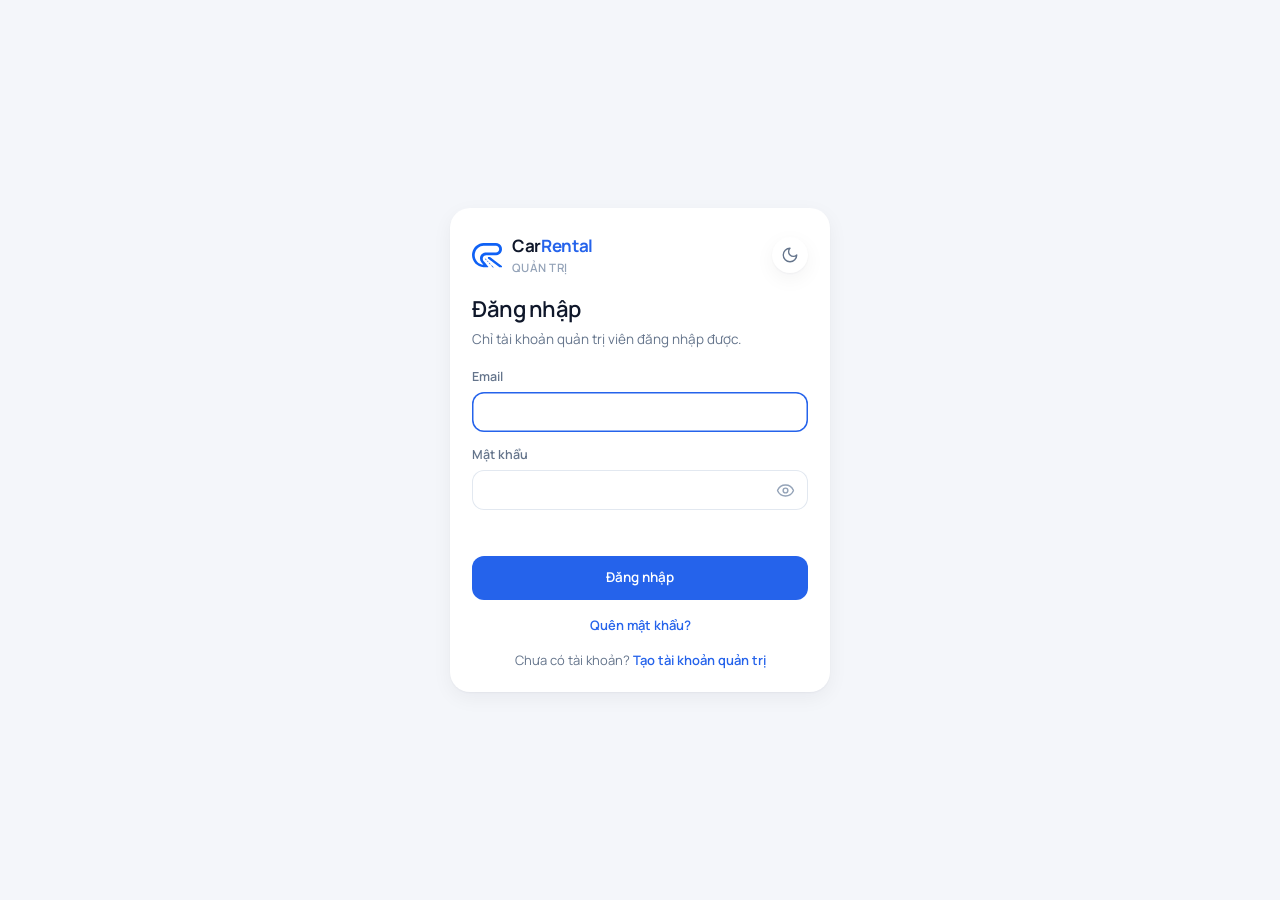
==== commit 2915b5b2: "Cập nhật trang web 03/10/2026 13:01" ====
--- a/admin/index.html
+++ b/admin/index.html
@@ -339,6 +339,7 @@
   otp_expired: 'Mã chưa đúng hoặc đã hết hạn', invalid_otp: 'Mã chưa đúng hoặc đã hết hạn', over_email_send_rate_limit: 'Gửi mã quá nhiều lần, thử lại sau ít phút',
   over_request_rate_limit: 'Thử quá nhiều lần, chờ ít phút', weak_password: 'Mật khẩu cần ít nhất 8 ký tự, có chữ và số', email_address_invalid: 'Email chưa đúng',
   validation_failed: 'Thông tin chưa đúng', bad_email: 'Email chưa đúng', already_admin: 'Email này đã là quản trị viên', cannot_remove_self: 'Không tự gỡ quyền của mình được',
+  otp_disabled: 'Email này chưa có tài khoản. Chưa có thì bấm Tạo tài khoản quản trị.', user_not_found: 'Email này chưa có tài khoản.',
   not_invited: 'Email này chưa được mời làm quản trị viên. Nhờ một quản trị viên mời ở trang Hệ thống.',
 };
 class ApiError extends Error {}
@@ -379,7 +380,7 @@
 }
 function signOutLocal() { session = null; store.set('cr-admin-session', null); showLogin(); }
 async function signOut() {
-  if (session && !DEMO) fetch(`${SB_URL}/auth/v1/logout`, { method: 'POST', headers: { apikey: SB_KEY, Authorization: `Bearer ${session.access_token}` } }).catch(() => {});
+  if (session && !DEMO) fetch(`${SB_URL}/auth/v1/logout?scope=local`, { method: 'POST', headers: { apikey: SB_KEY, Authorization: `Bearer ${session.access_token}` } }).catch(() => {});
   signOutLocal();
 }
 
@@ -1014,8 +1015,9 @@
 
 /* ============ Đăng nhập, tạo tài khoản quản trị ============
    Tạo tài khoản: email → mã 6 số qua email (Supabase Auth, như app) → đặt mật khẩu → nhận quyền (admin_claim)
-   nếu email nằm trong danh sách mời. Email đã có tài khoản app: các bước như "quên mật khẩu", mật khẩu được đặt lại. */
-const AUTH = { mode: 'login', email: '', resendAt: 0, msg: '', ok: false };
+   nếu email nằm trong danh sách mời. Email đã có tài khoản app: các bước như "quên mật khẩu", mật khẩu được đặt lại.
+   Quên mật khẩu (flow 'forgot'): như trên nhưng không tạo tài khoản mới (create_user: false). */
+const AUTH = { mode: 'login', flow: 'signup', email: '', resendAt: 0, msg: '', ok: false };
 function authHTML() {
   const err = `<div class="login-err" id="lg-err" role="alert" ${AUTH.ok ? 'style="color:var(--s-avail)"' : ''}>${esc(AUTH.msg)}</div>`;
   const alt = (q, k, l) => `<p class="login-alt">${q} <button class="link" type="button" data-auth="${k}">${l}</button></p>`;
@@ -1023,23 +1025,28 @@
     case 'email': return `<h1>Tạo tài khoản quản trị</h1><p class="muted" style="margin:4px 0 18px;font-size:13.5px">Chỉ email đã được mời mới nhận quyền quản trị. Mã 6 số sẽ gửi tới email này.</p>
       <form class="form" id="auth-form"><div class="field"><label for="lg-email">Email</label><input id="lg-email" class="input" type="email" autocomplete="username" value="${esc(AUTH.email)}" required></div>
       ${err}<button class="btn primary" id="lg-btn" type="submit" style="height:44px">Gửi mã</button></form>${alt('Đã có tài khoản?', 'login', 'Đăng nhập')}`;
+    case 'forgot': return `<h1>Quên mật khẩu</h1><p class="muted" style="margin:4px 0 18px;font-size:13.5px">Nhập email quản trị viên, mã 6 số sẽ gửi tới email này để đặt mật khẩu mới.</p>
+      <form class="form" id="auth-form"><div class="field"><label for="lg-email">Email</label><input id="lg-email" class="input" type="email" autocomplete="username" value="${esc(AUTH.email)}" required></div>
+      ${err}<button class="btn primary" id="lg-btn" type="submit" style="height:44px">Gửi mã</button></form>${alt('Nhớ ra mật khẩu?', 'login', 'Đăng nhập')}`;
     case 'code': return `<h1>Nhập mã</h1><p class="muted" style="margin:4px 0 18px;font-size:13.5px">Mã 6 số vừa gửi tới <b style="color:var(--ink)">${esc(AUTH.email)}</b>, dùng được 15 phút. Không thấy thì xem mục Thư rác.</p>
       <form class="form" id="auth-form"><div class="field"><label for="lg-code">Mã xác thực</label><input id="lg-code" class="input num" inputmode="numeric" autocomplete="one-time-code" maxlength="6" pattern="[0-9]{6}" required style="letter-spacing:.3em;font-size:18px;font-weight:600"></div>
       ${err}<button class="btn primary" id="lg-btn" type="submit" style="height:44px">Xác nhận</button></form>
-      <p class="login-alt"><button class="link" type="button" data-auth="resend" id="resend"></button> · <button class="link" type="button" data-auth="email">Đổi email</button></p>`;
-    case 'password': return `<h1>Đặt mật khẩu</h1><p class="muted" style="margin:4px 0 18px;font-size:13.5px">Mật khẩu để đăng nhập trang quản trị lần sau: ít nhất 8 ký tự, có chữ và số.</p>
+      <p class="login-alt"><button class="link" type="button" data-auth="resend" id="resend"></button> · <button class="link" type="button" data-auth="${AUTH.flow === 'forgot' ? 'forgot' : 'email'}">Đổi email</button></p>`;
+    case 'password': return `<h1>${AUTH.flow === 'forgot' ? 'Mật khẩu mới' : 'Đặt mật khẩu'}</h1><p class="muted" style="margin:4px 0 18px;font-size:13.5px">Mật khẩu để đăng nhập trang quản trị lần sau: ít nhất 8 ký tự, có chữ và số.</p>
       <form class="form" id="auth-form"><div class="field"><label for="lg-pass">Mật khẩu</label><input id="lg-pass" class="input" type="password" autocomplete="new-password" required></div>
       <div class="field"><label for="lg-pass2">Nhập lại mật khẩu</label><input id="lg-pass2" class="input" type="password" autocomplete="new-password" required></div>
       ${err}<button class="btn primary" id="lg-btn" type="submit" style="height:44px">Hoàn tất</button></form>`;
     default: return `<h1>Đăng nhập</h1><p class="muted" style="margin:4px 0 18px;font-size:13.5px">Chỉ tài khoản quản trị viên đăng nhập được.</p>
       <form class="form" id="auth-form" autocomplete="on"><div class="field"><label for="lg-email">Email</label><input id="lg-email" class="input" type="email" autocomplete="username" value="${esc(AUTH.email)}" required></div>
       <div class="field"><label for="lg-pass">Mật khẩu</label><input id="lg-pass" class="input" type="password" autocomplete="current-password" required></div>
-      ${err}<button class="btn primary" id="lg-btn" type="submit" style="height:44px">Đăng nhập</button></form>${alt('Chưa có tài khoản?', 'email', 'Tạo tài khoản quản trị')}`;
+      ${err}<button class="btn primary" id="lg-btn" type="submit" style="height:44px">Đăng nhập</button></form>
+      <p class="login-alt"><button class="link" type="button" data-auth="forgot">Quên mật khẩu?</button></p>${alt('Chưa có tài khoản?', 'email', 'Tạo tài khoản quản trị')}`;
   }
 }
 let resendT;
 function renderAuth(mode, msg, ok = false) {
   if (mode) AUTH.mode = mode;
+  if (mode === 'forgot' || mode === 'email') AUTH.flow = mode === 'forgot' ? 'forgot' : 'signup';
   AUTH.msg = msg || ''; AUTH.ok = ok;
   $('#auth-body').innerHTML = authHTML();
   eyeify($('#auth-body'));
@@ -1057,7 +1064,7 @@
   renderAuth('login', msg);
 }
 async function sendCode() {
-  await authFetch('otp', 'POST', { email: AUTH.email, create_user: true });
+  await authFetch('otp', 'POST', { email: AUTH.email, create_user: AUTH.flow !== 'forgot' });
   AUTH.resendAt = Date.now() + 60e3;
 }
 async function submitAuth(e) {
@@ -1069,7 +1076,7 @@
       await authCall('password', { email: AUTH.email, password: $('#lg-pass').value });
       return await enter();
     }
-    if (AUTH.mode === 'email') {
+    if (AUTH.mode === 'email' || AUTH.mode === 'forgot') {
       AUTH.email = $('#lg-email').value.trim().toLowerCase();
       await sendCode();
       return renderAuth('code');
@@ -1084,6 +1091,7 @@
       if (p.length < 8 || !/[a-zA-Z]/.test(p) || !/\d/.test(p)) throw new ApiError('weak_password');
       try { await authFetch('user', 'PUT', { password: p }, await token()); }
       catch (err) { if (err.message !== 'same_password') throw err; }
+      if (AUTH.flow === 'forgot') toast('Đã đặt mật khẩu mới');
       return await enter();
     }
   } catch (err) {
